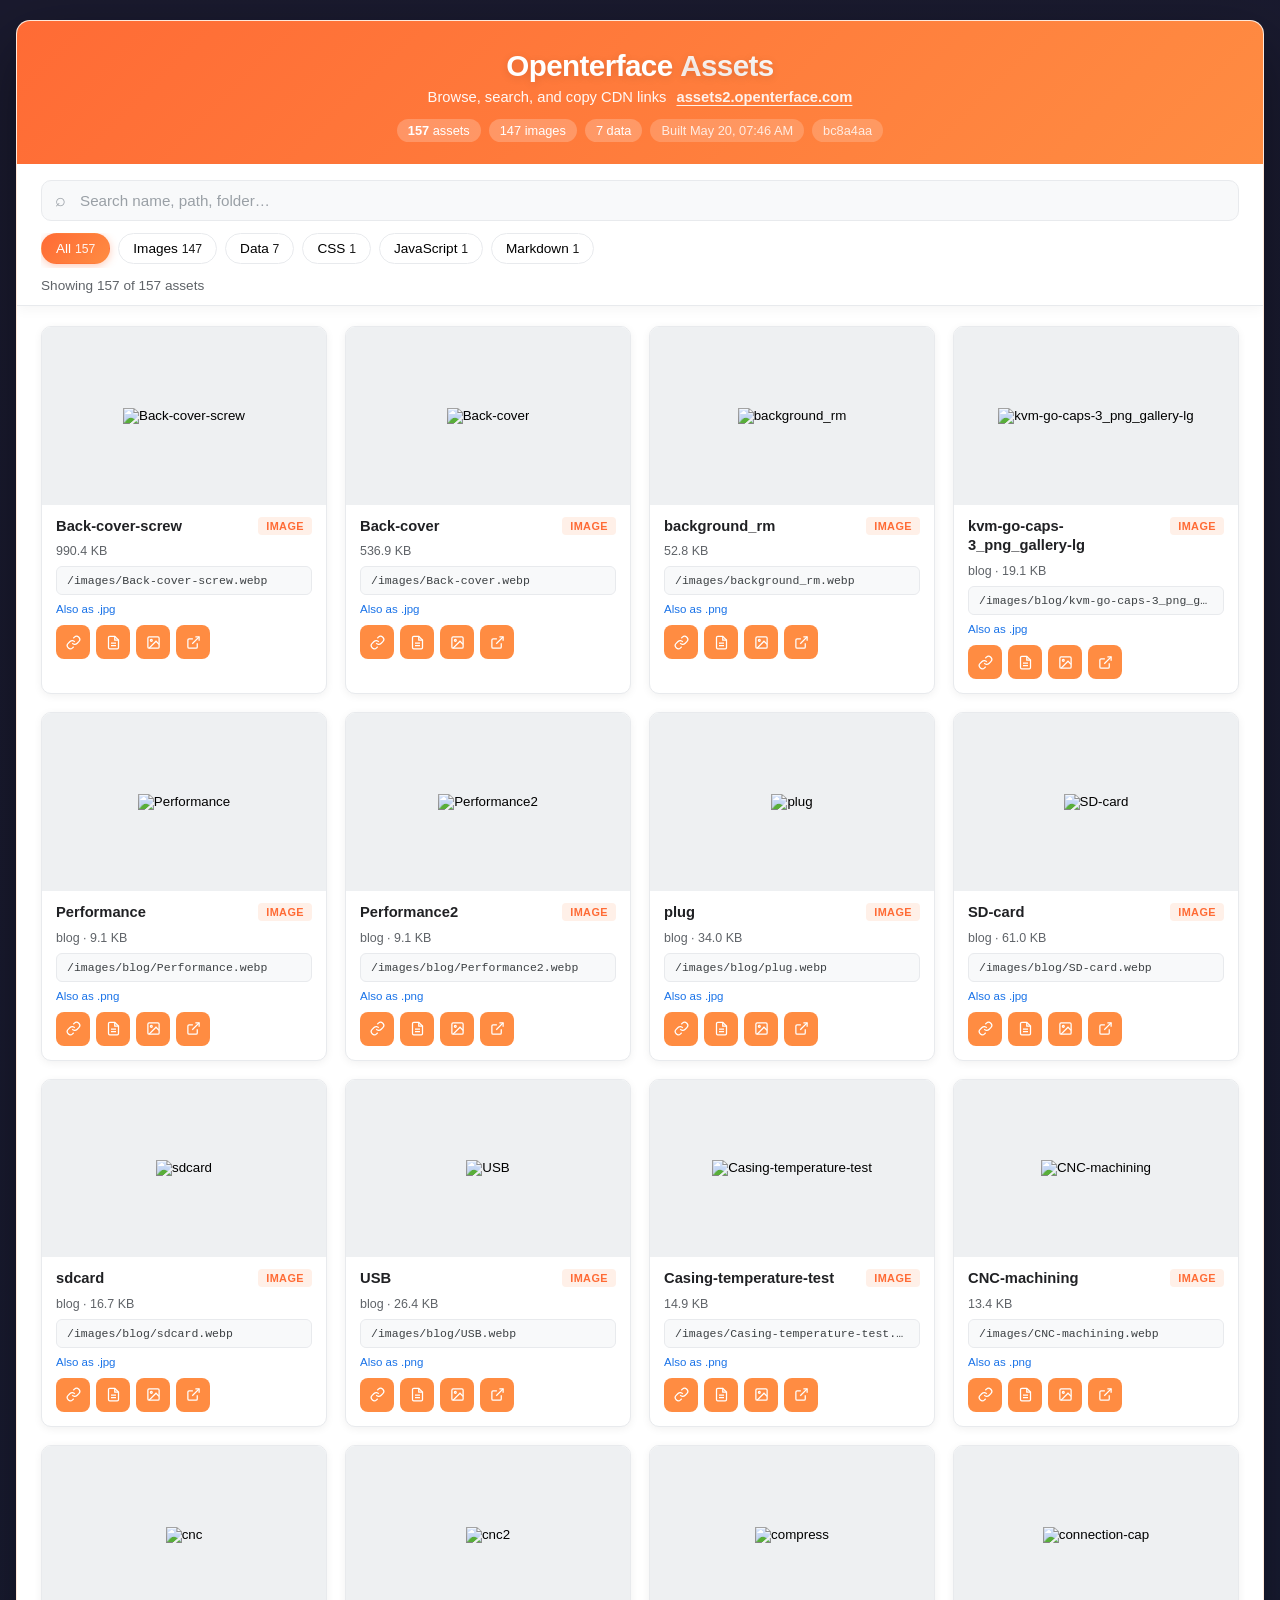
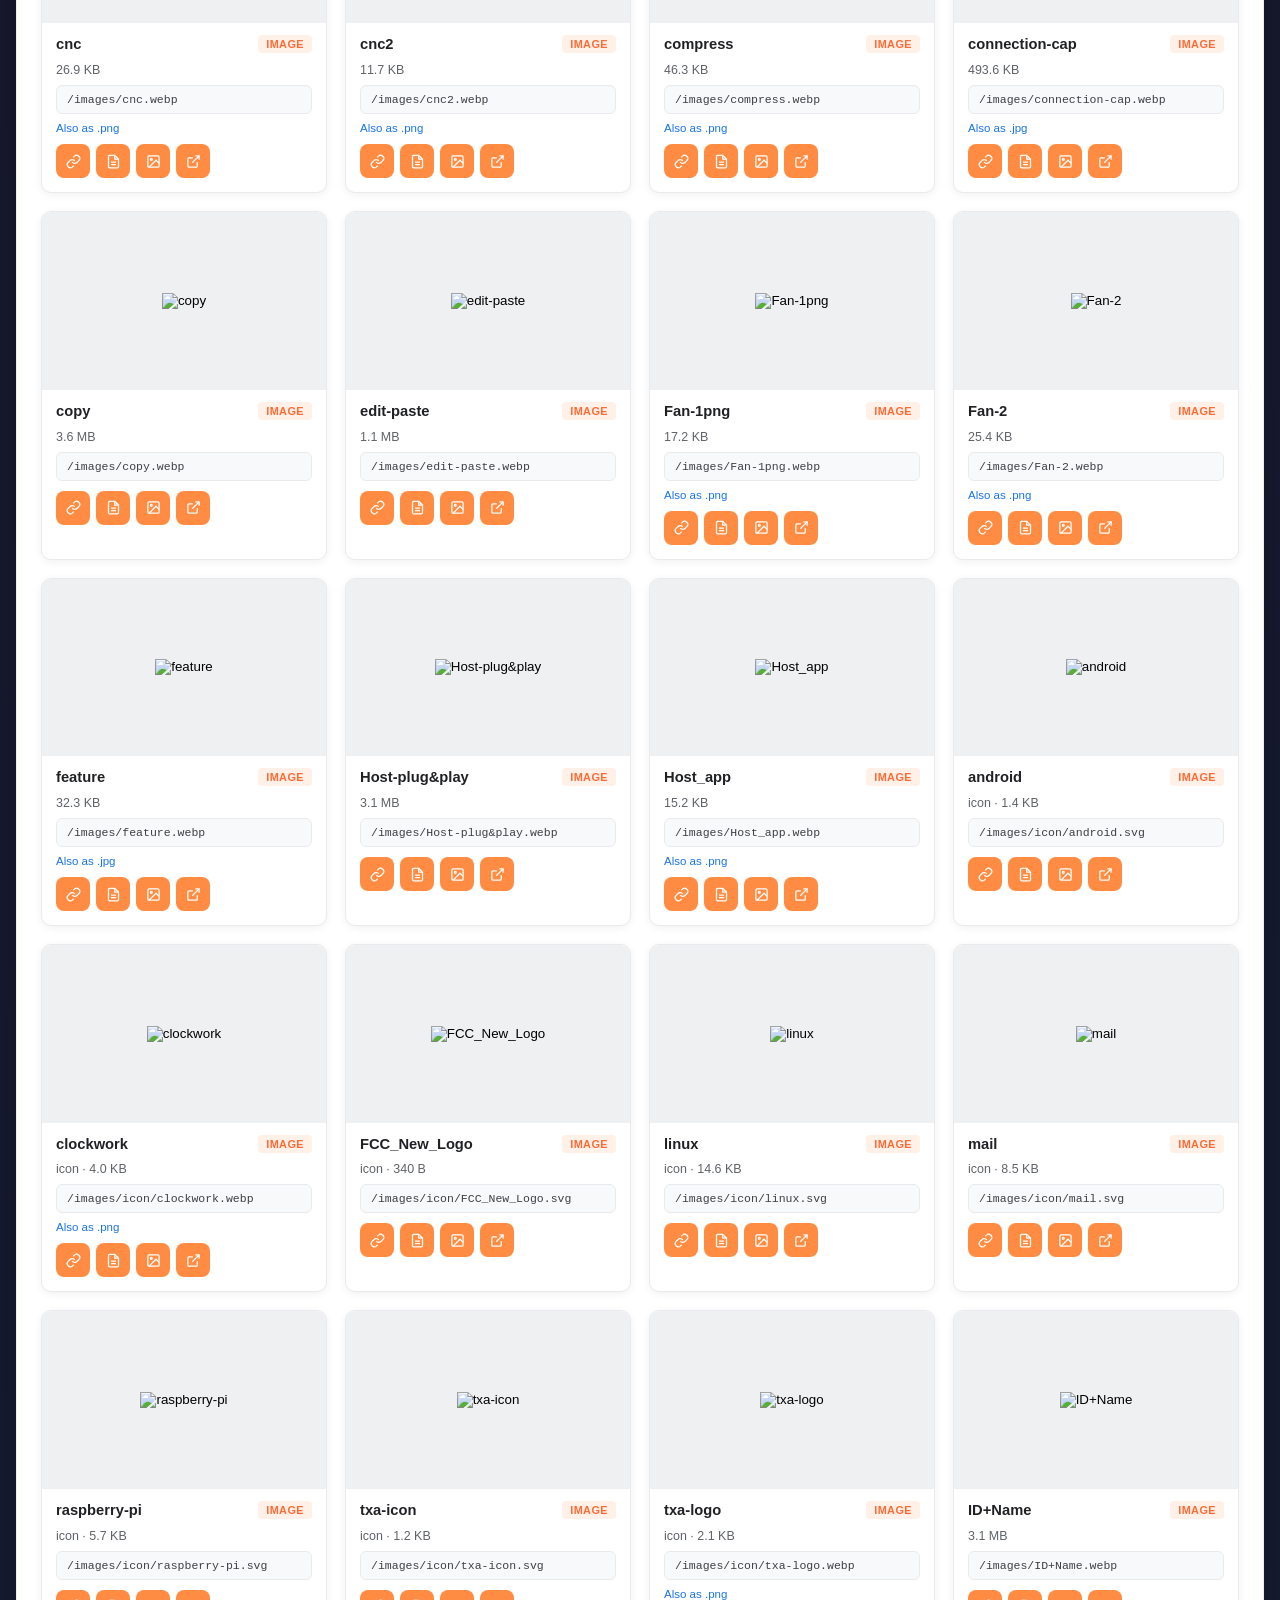
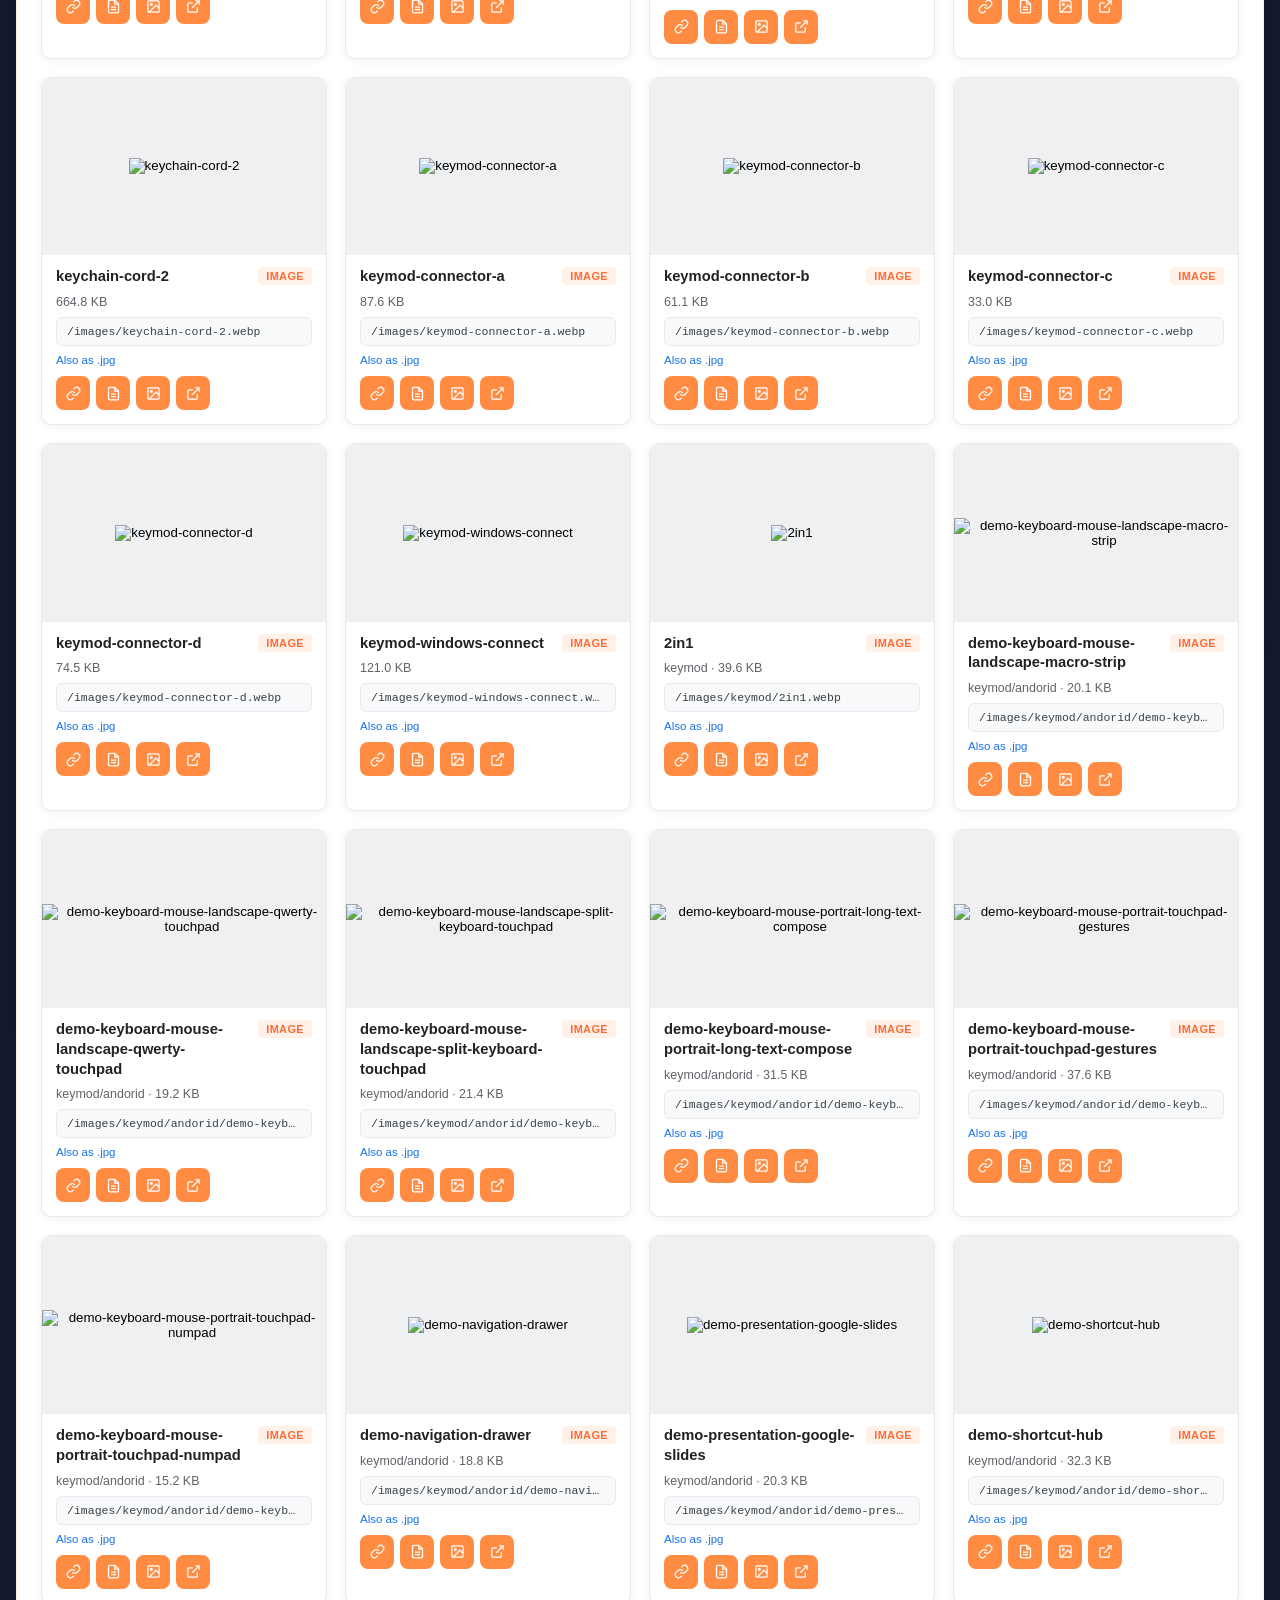
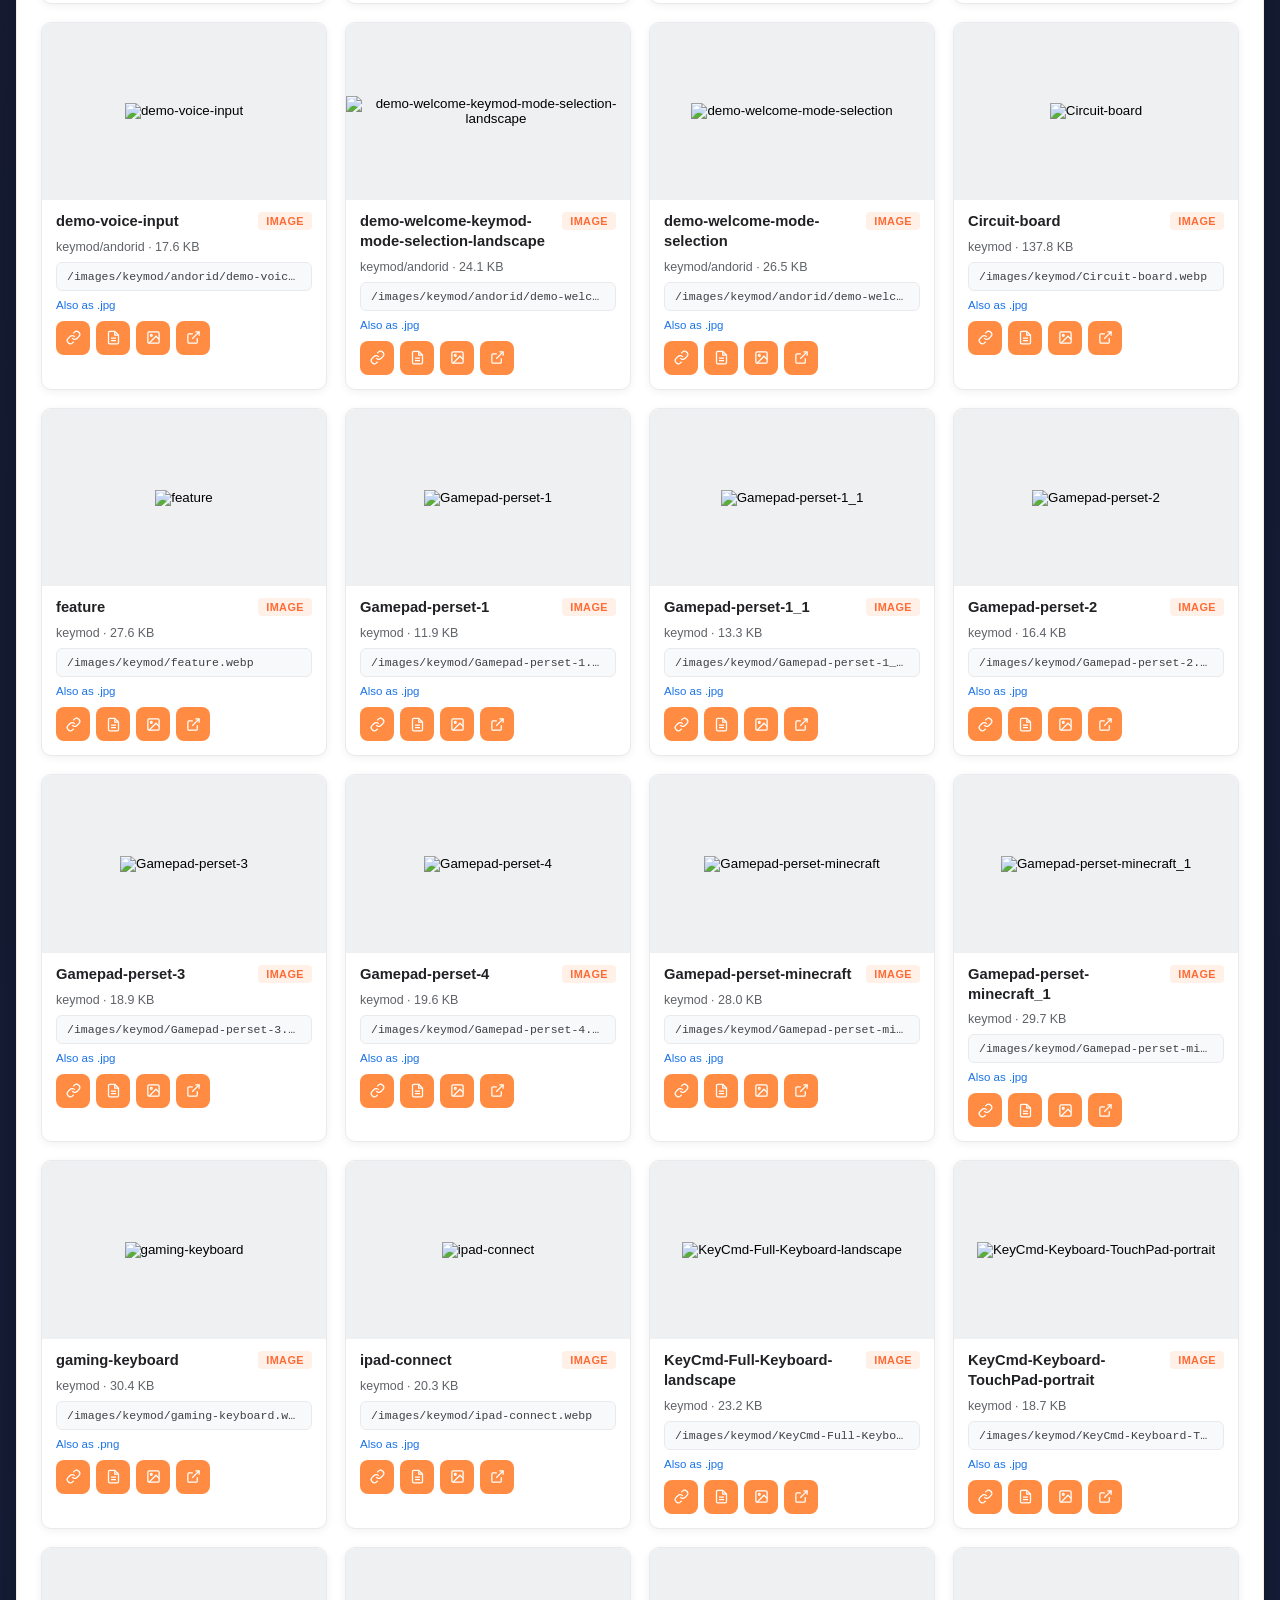
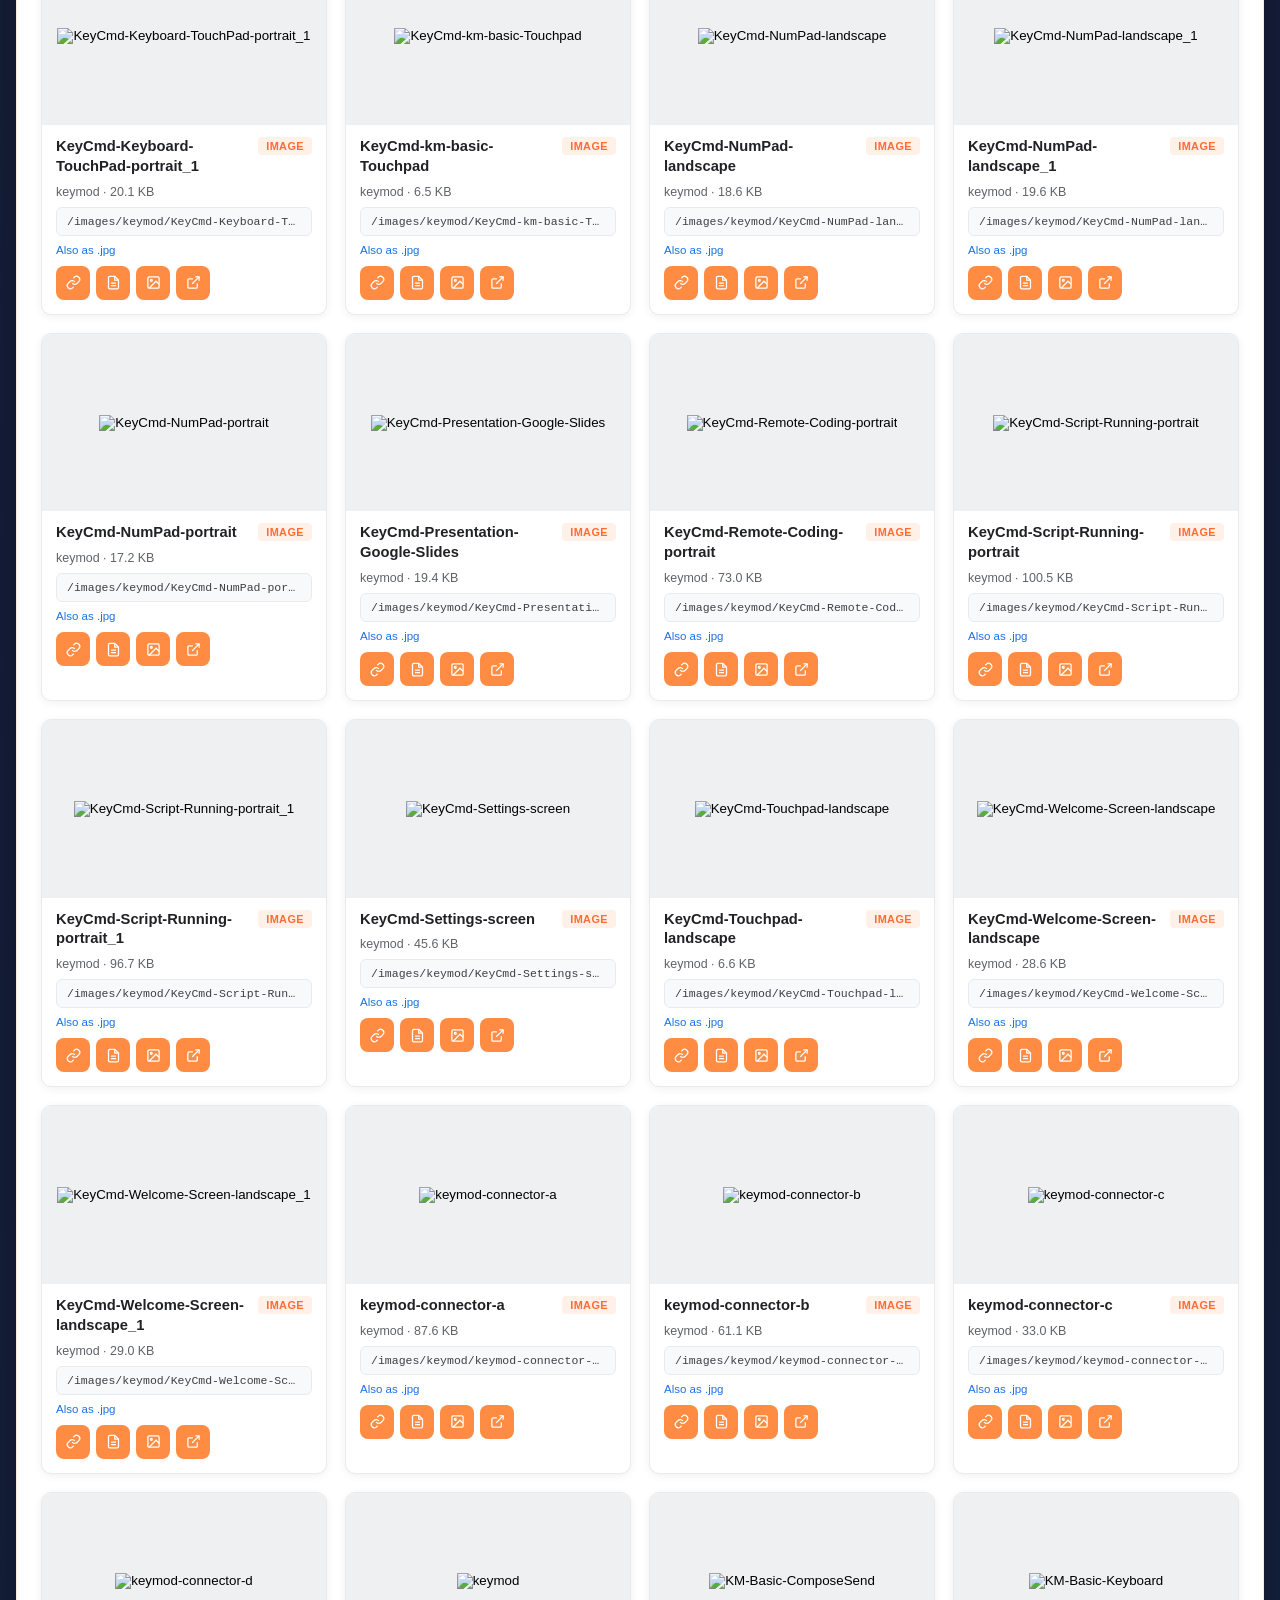
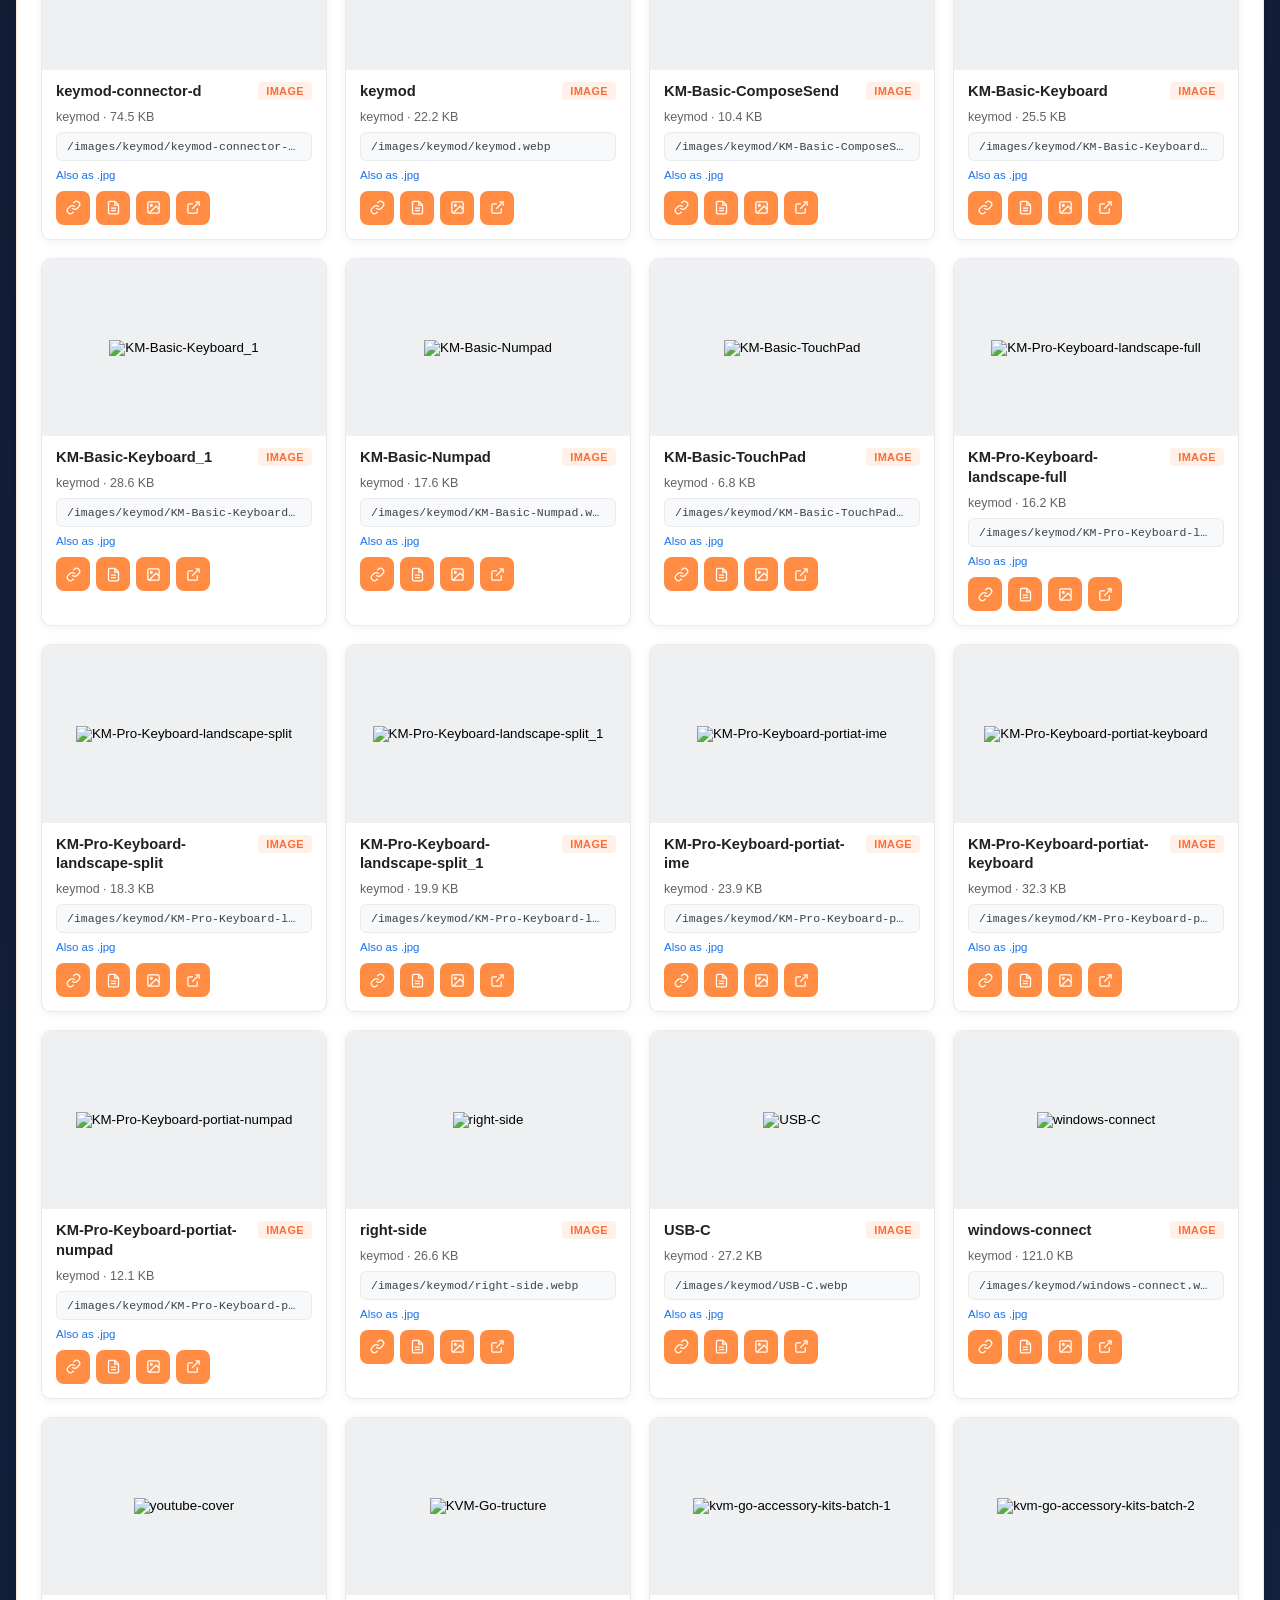
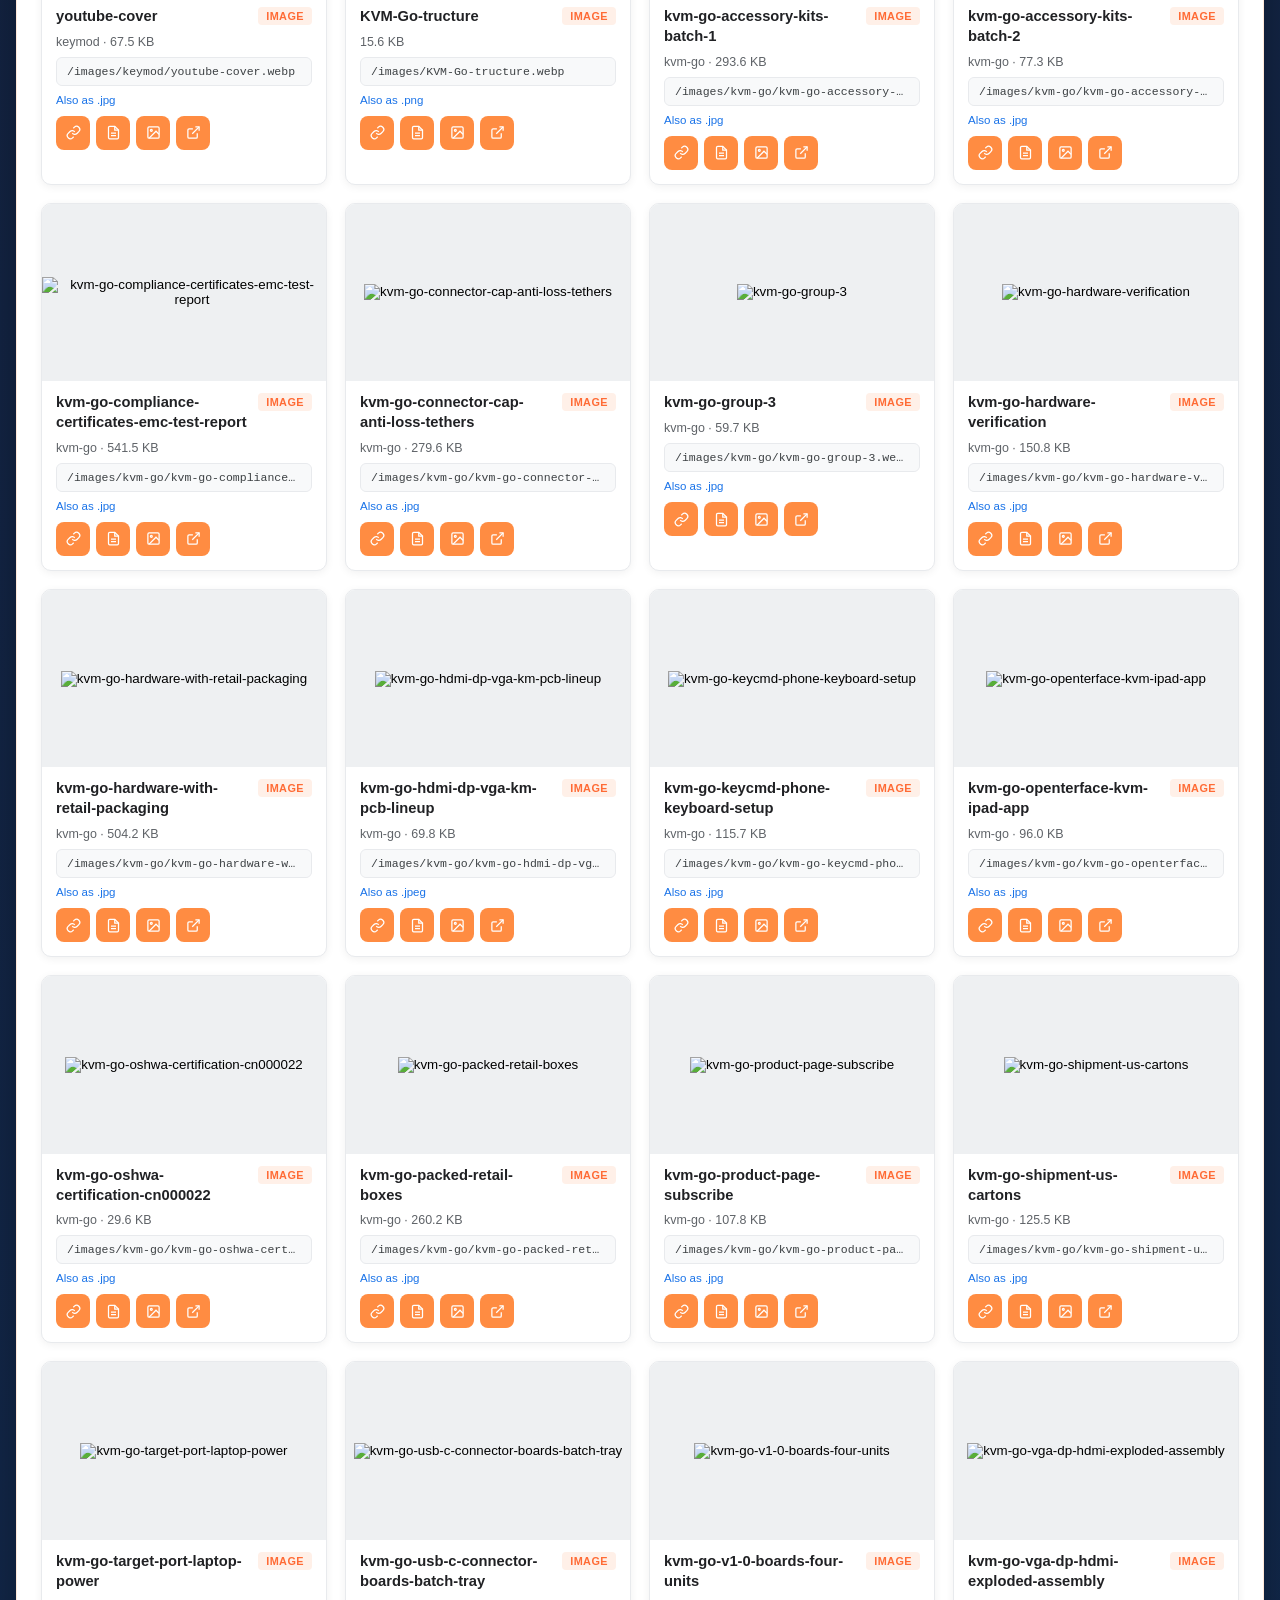
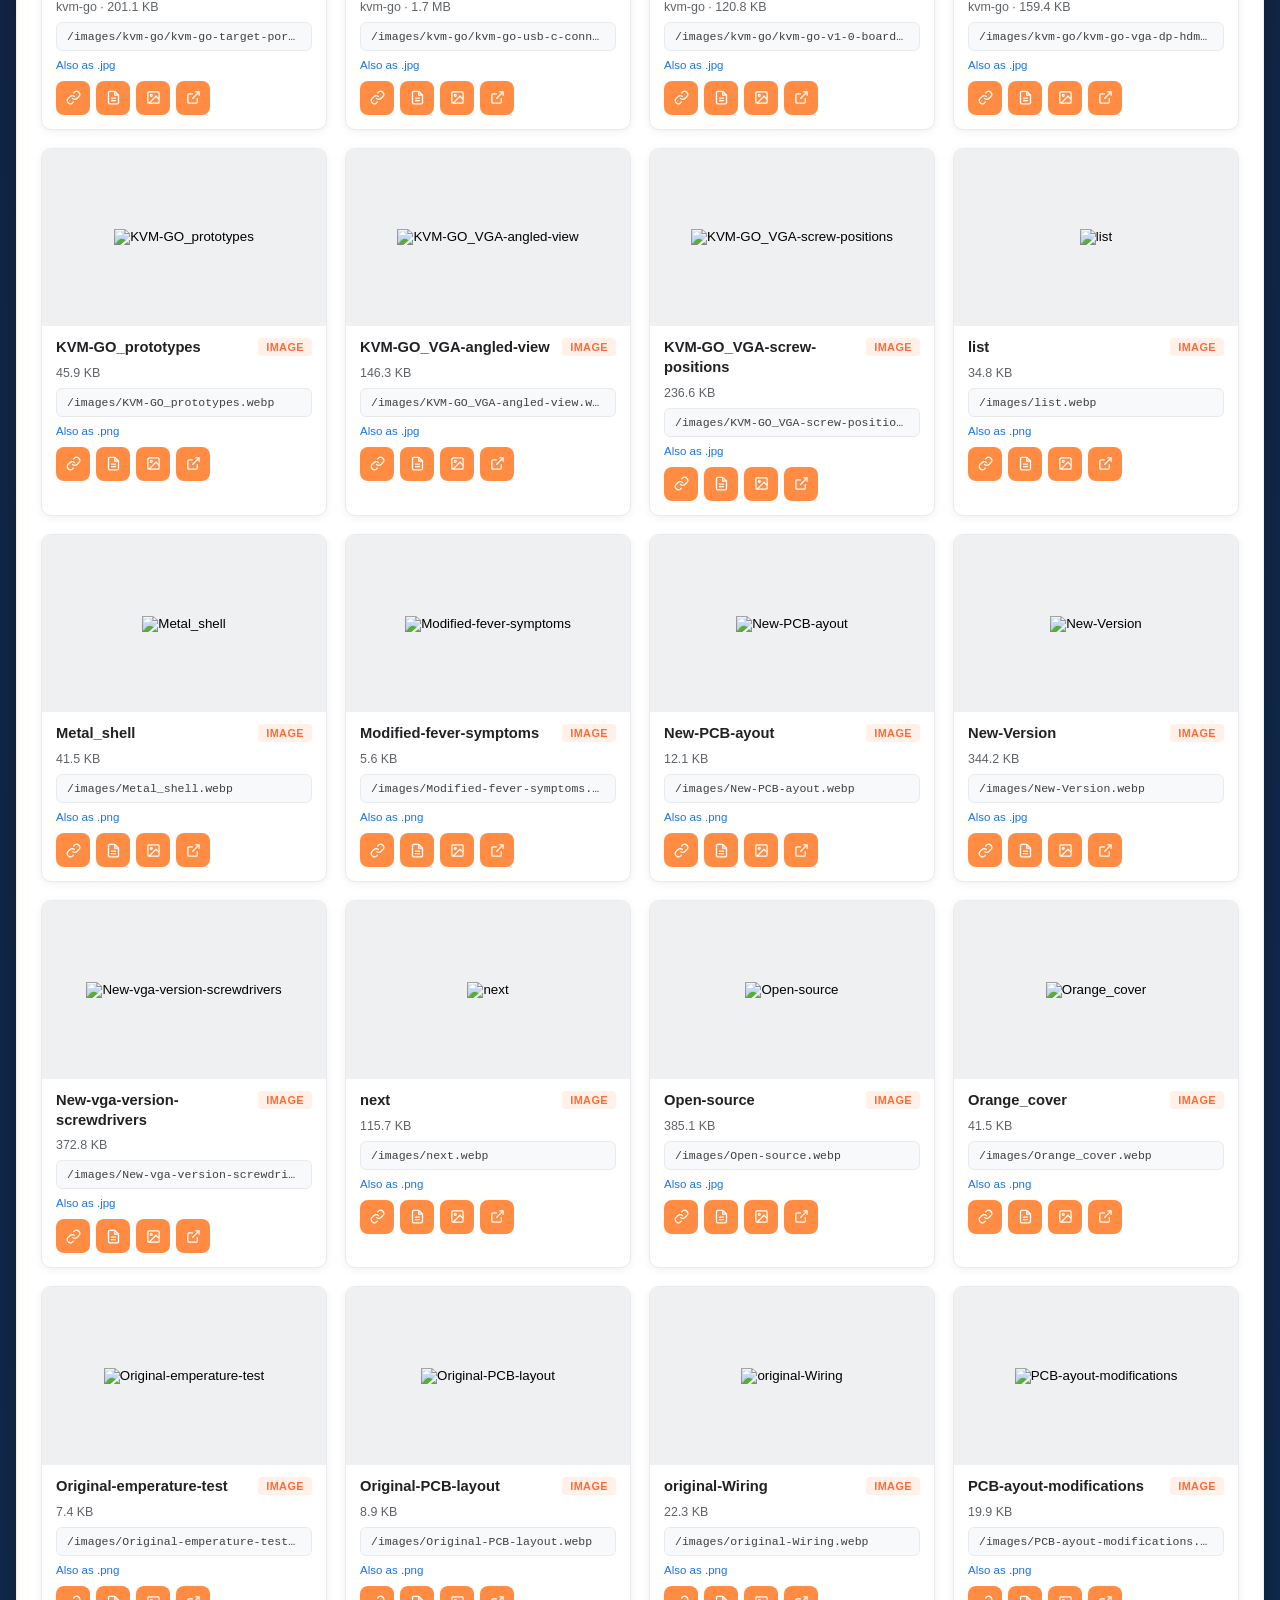
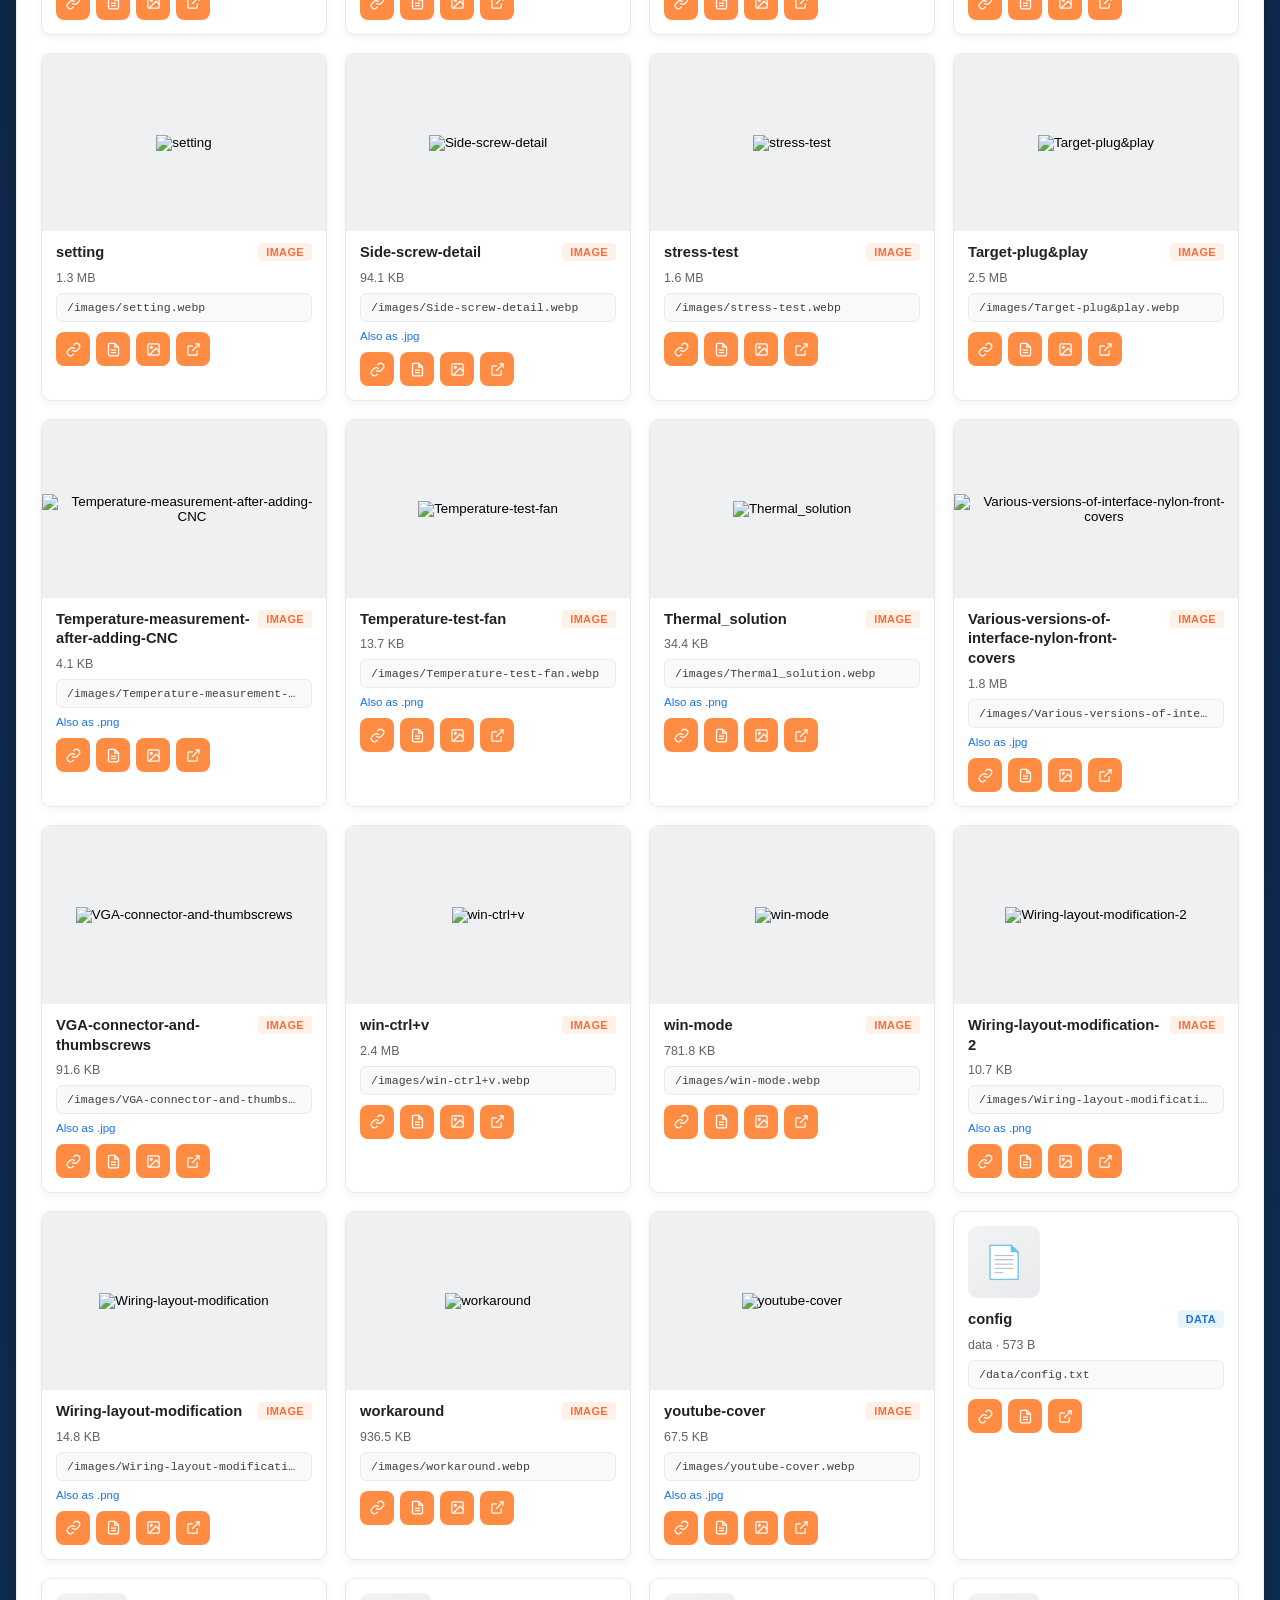
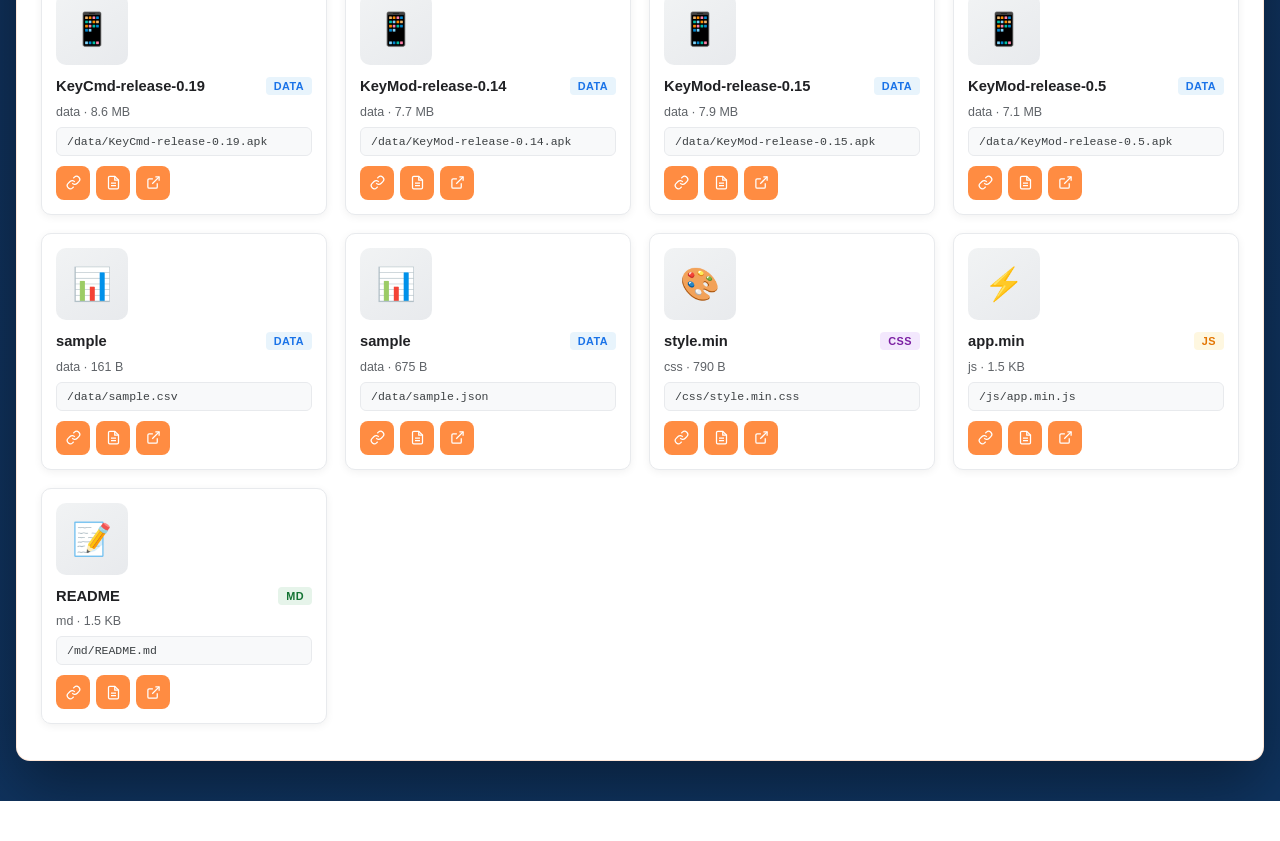
==== index.html @ 605acec0 "deploy: bc8a4aa4c4cfa3d4511e42dcf331adb5e6db4a2c" ====
<!DOCTYPE html>
<html lang="en">
<head>
    <meta charset="UTF-8">
    <meta name="viewport" content="width=device-width, initial-scale=1.0">
    <title>Openterface Assets</title>
    <meta name="description" content="Browse and search Openterface static assets">
    <link rel="stylesheet" href="styles.css">
</head>
<body>
    <div class="container">
        <header>
            <h1>Openterface <span class="accent">Assets</span></h1>
            <p class="subtitle">
                Browse, search, and copy CDN links
                <span id="domain-link" class="domain-link"></span>
            </p>
            <div id="stats-bar" class="stats-bar" aria-live="polite"></div>
        </header>

        <main>
            <div class="toolbar-sticky">
                <div class="toolbar">
                    <div class="search-wrap">
                        <span class="search-icon" aria-hidden="true">⌕</span>
                        <label for="search-input" class="sr-only">Search assets</label>
                        <input
                            type="search"
                            id="search-input"
                            class="search-input"
                            placeholder="Search name, path, folder…"
                            autocomplete="off"
                        >
                        <button type="button" id="search-clear" class="search-clear hidden" aria-label="Clear search">×</button>
                    </div>
                    <div id="category-tabs" class="category-tabs" role="tablist" aria-label="Asset categories"></div>
                </div>
                <div id="status" class="status" role="status"></div>
            </div>

            <div id="grid" class="asset-grid"></div>
            <p id="empty-state" class="empty-state hidden">No assets match your filters.</p>
        </main>
    </div>

    <button type="button" id="scroll-top" class="scroll-top hidden" aria-label="Scroll to top">↑</button>

    <div id="lightbox" class="lightbox hidden" role="dialog" aria-modal="true" aria-label="Image preview">
        <button type="button" class="lightbox-close" aria-label="Close preview">&times;</button>
        <img id="lightbox-img" src="" alt="">
        <p id="lightbox-caption" class="lightbox-caption"></p>
        <div class="lightbox-actions">
            <button type="button" id="lightbox-copy" class="lightbox-btn">Copy URL</button>
            <a id="lightbox-open" class="lightbox-btn lightbox-btn-outline" href="#" target="_blank" rel="noopener noreferrer">Open full size</a>
        </div>
    </div>

    <script src="app.js"></script>
</body>
</html>
---- styles.css ----
* {
    margin: 0;
    padding: 0;
    box-sizing: border-box;
}

:root {
    --orange: #ff6b35;
    --orange-light: #ff8c42;
    --surface: #f8f9fa;
    --border: #e8eaed;
    --text-muted: #5f6368;
    --radius: 10px;
    --shadow-card: 0 2px 8px rgba(0, 0, 0, 0.06);
    --shadow-hover: 0 8px 24px rgba(255, 107, 53, 0.12);
}

body {
    font-family: -apple-system, BlinkMacSystemFont, 'Segoe UI', Roboto, Oxygen, Ubuntu, Cantarell, sans-serif;
    background: linear-gradient(160deg, #1a1a2e 0%, #16213e 50%, #0f3460 100%);
    min-height: 100vh;
    padding: 20px 16px 40px;
    color: #333;
}

.sr-only {
    position: absolute;
    width: 1px;
    height: 1px;
    padding: 0;
    margin: -1px;
    overflow: hidden;
    clip: rect(0, 0, 0, 0);
    border: 0;
}

.container {
    max-width: 1280px;
    margin: 0 auto;
    background: #fff;
    border-radius: 14px;
    box-shadow: 0 24px 64px rgba(0, 0, 0, 0.4);
    border: 1px solid rgba(255, 140, 66, 0.2);
    overflow: hidden;
}

header {
    background: linear-gradient(135deg, var(--orange) 0%, var(--orange-light) 100%);
    color: white;
    padding: 28px 32px 22px;
    text-align: center;
}

header h1 {
    font-size: 1.85rem;
    font-weight: 700;
    letter-spacing: -0.02em;
    text-shadow: 0 2px 8px rgba(0, 0, 0, 0.12);
}

header .accent {
    font-weight: 800;
    background: linear-gradient(90deg, #fff5f0, #ffffff, #fff5f0);
    background-size: 200% 100%;
    -webkit-background-clip: text;
    -webkit-text-fill-color: transparent;
    background-clip: text;
    animation: shimmer 5s linear infinite;
}

@keyframes shimmer {
    0% { background-position: 0% 50%; }
    100% { background-position: 200% 50%; }
}

.subtitle {
    margin-top: 6px;
    opacity: 0.95;
    font-size: 0.92em;
    display: flex;
    flex-wrap: wrap;
    justify-content: center;
    align-items: center;
    gap: 6px 10px;
}

.domain-link a {
    color: #fff;
    font-weight: 600;
    text-decoration: underline;
    text-underline-offset: 3px;
    opacity: 0.95;
}

.domain-link a:hover {
    opacity: 1;
}

.stats-bar {
    margin-top: 14px;
    display: flex;
    flex-wrap: wrap;
    justify-content: center;
    gap: 8px;
    font-size: 0.8em;
}

.stat-chip {
    background: rgba(255, 255, 255, 0.22);
    padding: 4px 11px;
    border-radius: 16px;
    font-weight: 500;
}

.stat-chip.muted {
    opacity: 0.85;
    font-weight: 400;
}

main {
    padding: 0 0 28px;
}

.toolbar-sticky {
    position: sticky;
    top: 0;
    z-index: 50;
    background: rgba(255, 255, 255, 0.96);
    backdrop-filter: blur(10px);
    border-bottom: 1px solid var(--border);
    padding: 16px 24px 12px;
    box-shadow: 0 4px 12px rgba(0, 0, 0, 0.04);
}

.toolbar {
    display: flex;
    flex-direction: column;
    gap: 12px;
}

.search-wrap {
    position: relative;
    display: flex;
    align-items: center;
}

.search-icon {
    position: absolute;
    left: 14px;
    color: #9aa0a6;
    font-size: 1.1em;
    pointer-events: none;
}

.search-input {
    width: 100%;
    padding: 11px 40px 11px 38px;
    border: 1px solid var(--border);
    border-radius: var(--radius);
    font-size: 0.95em;
    background: var(--surface);
    transition: border-color 0.2s, box-shadow 0.2s, background 0.2s;
}

.search-input:focus {
    outline: none;
    border-color: var(--orange-light);
    background: #fff;
    box-shadow: 0 0 0 3px rgba(255, 140, 66, 0.2);
}

.search-input::placeholder {
    color: #9aa0a6;
}

.search-clear {
    position: absolute;
    right: 8px;
    width: 28px;
    height: 28px;
    border: none;
    border-radius: 50%;
    background: #e8eaed;
    color: #5f6368;
    font-size: 1.2rem;
    line-height: 1;
    cursor: pointer;
    transition: background 0.2s;
}

.search-clear:hover {
    background: #dadce0;
}

.search-clear.hidden {
    display: none;
}

.category-tabs {
    display: flex;
    gap: 8px;
    overflow-x: auto;
    padding-bottom: 4px;
    scrollbar-width: thin;
    -webkit-overflow-scrolling: touch;
}

.category-tabs::-webkit-scrollbar {
    height: 4px;
}

.tab-btn {
    flex-shrink: 0;
    padding: 7px 14px;
    border: 1px solid var(--border);
    border-radius: 20px;
    background: #fff;
    font-size: 0.85em;
    cursor: pointer;
    transition: all 0.2s;
    white-space: nowrap;
}

.tab-btn:hover {
    border-color: var(--orange-light);
    background: #fff8f4;
}

.tab-btn.active {
    background: linear-gradient(135deg, var(--orange), var(--orange-light));
    color: white;
    border-color: transparent;
    box-shadow: 0 2px 8px rgba(255, 107, 53, 0.35);
}

.tab-btn .count {
    opacity: 0.9;
    font-size: 0.9em;
}

.status {
    margin-top: 10px;
    color: var(--text-muted);
    font-size: 0.85em;
    font-weight: 500;
}

.status.error {
    color: #c0392b;
}

.asset-grid {
    display: grid;
    grid-template-columns: repeat(auto-fill, minmax(260px, 1fr));
    gap: 18px;
    padding: 20px 24px 8px;
}

.asset-grid.hidden {
    display: none;
}

.asset-card {
    display: flex;
    flex-direction: column;
    background: #fff;
    border: 1px solid var(--border);
    border-radius: var(--radius);
    overflow: hidden;
    box-shadow: var(--shadow-card);
    transition: transform 0.2s, box-shadow 0.2s, border-color 0.2s;
}

.asset-card:hover {
    transform: translateY(-2px);
    box-shadow: var(--shadow-hover);
    border-color: rgba(255, 140, 66, 0.4);
}

.asset-card.hidden {
    display: none;
}

.asset-card-image .thumb-wrap {
    display: block;
    width: 100%;
    aspect-ratio: 16 / 10;
    border: none;
    padding: 0;
    cursor: pointer;
    background: #eef0f2;
    overflow: hidden;
}

.asset-card-image .thumb {
    width: 100%;
    height: 100%;
    object-fit: cover;
    transition: transform 0.25s;
}

.asset-card-image:hover .thumb {
    transform: scale(1.03);
}

.card-media-row {
    display: flex;
    align-items: stretch;
    gap: 0;
}

.asset-card-file .card-media-row {
    padding: 14px 14px 0;
}

.file-icon {
    width: 72px;
    height: 72px;
    min-width: 72px;
    display: flex;
    align-items: center;
    justify-content: center;
    background: linear-gradient(145deg, #f1f3f4, #e8eaed);
    border-radius: var(--radius);
    font-size: 2rem;
}

.card-body {
    padding: 12px 14px 14px;
    display: flex;
    flex-direction: column;
    gap: 8px;
    flex: 1;
    min-width: 0;
}

.card-header-row {
    display: flex;
    align-items: flex-start;
    justify-content: space-between;
    gap: 8px;
}

.card-name {
    font-weight: 600;
    color: #202124;
    font-size: 0.92em;
    line-height: 1.35;
    word-break: break-word;
}

.category-badge {
    flex-shrink: 0;
    font-size: 0.68em;
    font-weight: 600;
    text-transform: uppercase;
    letter-spacing: 0.04em;
    padding: 3px 8px;
    border-radius: 4px;
    background: #fff0e8;
    color: var(--orange);
}

.category-badge[data-cat="data"] { background: #e8f4fc; color: #1a73e8; }
.category-badge[data-cat="css"] { background: #f3e8fd; color: #7b1fa2; }
.category-badge[data-cat="js"] { background: #fef7e0; color: #e37400; }
.category-badge[data-cat="md"] { background: #e6f4ea; color: #137333; }

.card-meta {
    font-size: 0.78em;
    color: var(--text-muted);
}

.card-path {
    display: block;
    padding: 7px 10px;
    background: var(--surface);
    border: 1px solid var(--border);
    border-radius: 6px;
    font-family: ui-monospace, 'SF Mono', Monaco, monospace;
    font-size: 0.72em;
    color: #3c4043;
    white-space: nowrap;
    overflow: hidden;
    text-overflow: ellipsis;
}

.alt-chip {
    font-size: 0.72em;
}

.alt-chip a {
    color: #1a73e8;
    text-decoration: none;
}

.alt-chip a:hover {
    text-decoration: underline;
}

.card-actions {
    display: flex;
    align-items: center;
    gap: 6px;
    margin-top: 2px;
}

.icon-btn {
    flex-shrink: 0;
    width: 34px;
    height: 34px;
    padding: 7px;
    background: var(--orange-light);
    color: white;
    border: none;
    border-radius: 8px;
    cursor: pointer;
    display: flex;
    align-items: center;
    justify-content: center;
    transition: background 0.2s, transform 0.15s;
}

.icon-btn:hover {
    background: var(--orange);
    transform: scale(1.06);
}

.icon-btn.copied {
    background: #34a853;
}

.icon-btn svg {
    width: 15px;
    height: 15px;
}

.empty-state {
    text-align: center;
    padding: 56px 24px;
    color: #9aa0a6;
    font-size: 1em;
}

.empty-state.hidden {
    display: none;
}

.scroll-top {
    position: fixed;
    bottom: 24px;
    right: 24px;
    width: 44px;
    height: 44px;
    border: none;
    border-radius: 50%;
    background: linear-gradient(135deg, var(--orange), var(--orange-light));
    color: white;
    font-size: 1.2rem;
    cursor: pointer;
    box-shadow: 0 4px 16px rgba(255, 107, 53, 0.45);
    z-index: 60;
    transition: opacity 0.2s, transform 0.2s;
}

.scroll-top:hover {
    transform: scale(1.08);
}

.scroll-top.hidden {
    opacity: 0;
    pointer-events: none;
}

/* Lightbox */
.lightbox {
    position: fixed;
    inset: 0;
    z-index: 1000;
    background: rgba(15, 20, 30, 0.92);
    display: flex;
    flex-direction: column;
    align-items: center;
    justify-content: center;
    padding: 48px 24px 24px;
}

.lightbox.hidden {
    display: none;
}

.lightbox img {
    max-width: min(95vw, 1100px);
    max-height: 72vh;
    object-fit: contain;
    border-radius: 6px;
    box-shadow: 0 16px 48px rgba(0, 0, 0, 0.5);
}

.lightbox-caption {
    margin-top: 14px;
    color: rgba(255, 255, 255, 0.9);
    font-size: 0.95em;
    max-width: 90vw;
    text-align: center;
    word-break: break-word;
}

.lightbox-close {
    position: absolute;
    top: 16px;
    right: 20px;
    background: rgba(255, 255, 255, 0.12);
    border: none;
    color: white;
    width: 40px;
    height: 40px;
    border-radius: 50%;
    font-size: 1.6rem;
    cursor: pointer;
    line-height: 1;
    transition: background 0.2s;
}

.lightbox-close:hover {
    background: rgba(255, 255, 255, 0.22);
}

.lightbox-actions {
    margin-top: 18px;
    display: flex;
    gap: 12px;
    flex-wrap: wrap;
    justify-content: center;
}

.lightbox-btn {
    padding: 10px 20px;
    border: none;
    border-radius: 8px;
    background: var(--orange-light);
    color: white;
    font-size: 0.9em;
    font-weight: 600;
    cursor: pointer;
    text-decoration: none;
    transition: background 0.2s;
}

.lightbox-btn:hover {
    background: var(--orange);
}

.lightbox-btn-outline {
    background: transparent;
    border: 2px solid rgba(255, 255, 255, 0.5);
}

.lightbox-btn-outline:hover {
    background: rgba(255, 255, 255, 0.1);
    border-color: white;
}

.lightbox-btn.copied {
    background: #34a853;
}

@media (max-width: 600px) {
    header {
        padding: 22px 18px 18px;
    }

    .toolbar-sticky {
        padding: 12px 16px 10px;
    }

    .asset-grid {
        grid-template-columns: 1fr;
        padding: 16px;
    }
}

@media (min-width: 900px) {
    .asset-grid {
        grid-template-columns: repeat(auto-fill, minmax(280px, 1fr));
    }
}
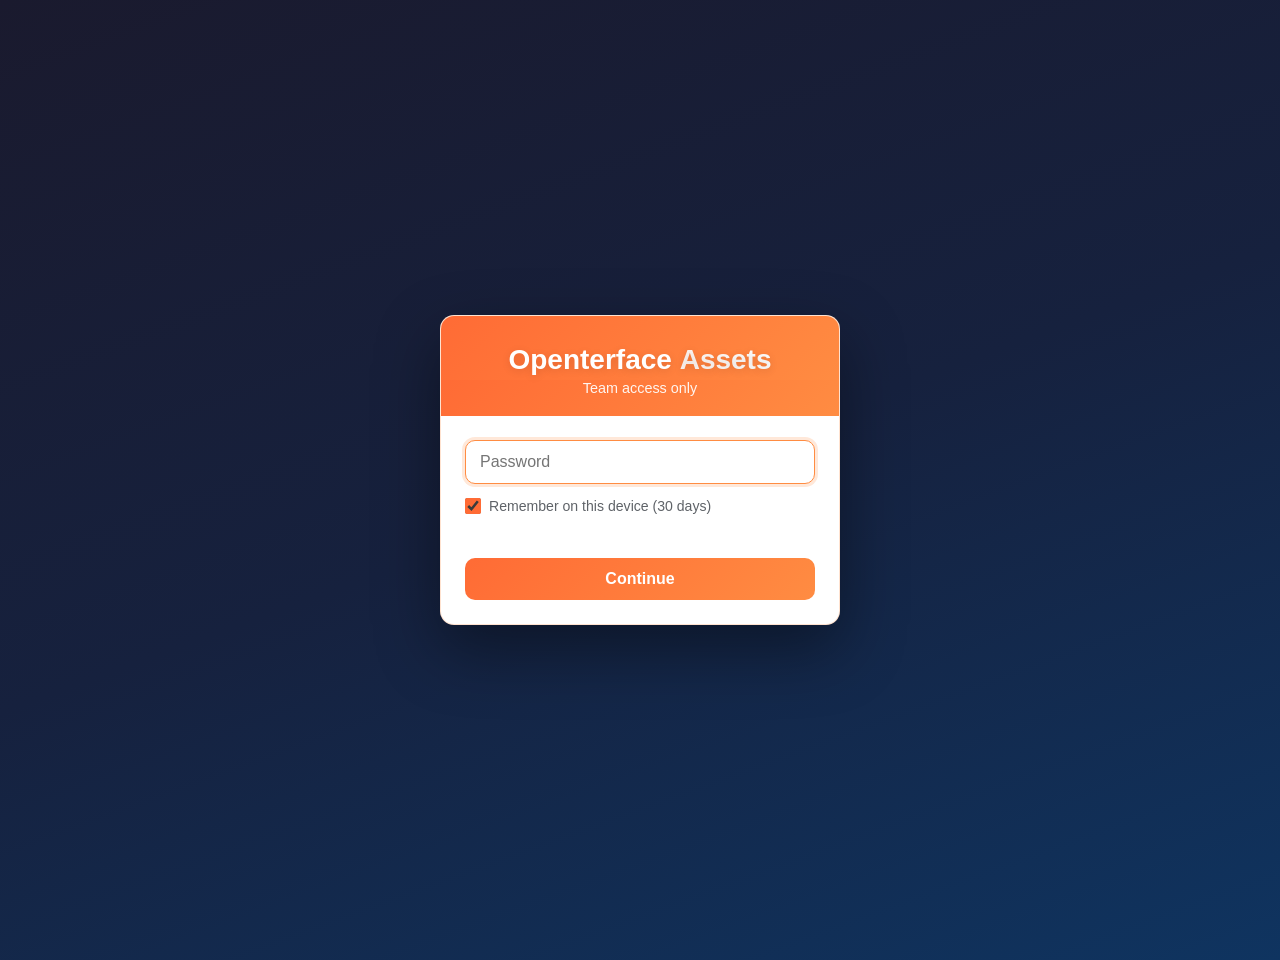
==== commit 1b7476be: "deploy: 18c725c92e00a267f26d9a3c65f618a79879f795" ====
--- a/index.html
+++ b/index.html
@@ -5,56 +5,85 @@
     <meta name="viewport" content="width=device-width, initial-scale=1.0">
     <title>Openterface Assets</title>
     <meta name="description" content="Browse and search Openterface static assets">
+    <meta name="robots" content="noindex, nofollow">
     <link rel="stylesheet" href="styles.css">
 </head>
 <body>
-    <div class="container">
-        <header>
-            <h1>Openterface <span class="accent">Assets</span></h1>
-            <p class="subtitle">
-                Browse, search, and copy CDN links
-                <span id="domain-link" class="domain-link"></span>
-            </p>
-            <div id="stats-bar" class="stats-bar" aria-live="polite"></div>
-        </header>
-
-        <main>
-            <div class="toolbar-sticky">
-                <div class="toolbar">
-                    <div class="search-wrap">
-                        <span class="search-icon" aria-hidden="true">⌕</span>
-                        <label for="search-input" class="sr-only">Search assets</label>
-                        <input
-                            type="search"
-                            id="search-input"
-                            class="search-input"
-                            placeholder="Search name, path, folder…"
-                            autocomplete="off"
-                        >
-                        <button type="button" id="search-clear" class="search-clear hidden" aria-label="Clear search">×</button>
-                    </div>
-                    <div id="category-tabs" class="category-tabs" role="tablist" aria-label="Asset categories"></div>
-                </div>
-                <div id="status" class="status" role="status"></div>
-            </div>
-
-            <div id="grid" class="asset-grid"></div>
-            <p id="empty-state" class="empty-state hidden">No assets match your filters.</p>
-        </main>
-    </div>
-
-    <button type="button" id="scroll-top" class="scroll-top hidden" aria-label="Scroll to top">↑</button>
-
-    <div id="lightbox" class="lightbox hidden" role="dialog" aria-modal="true" aria-label="Image preview">
-        <button type="button" class="lightbox-close" aria-label="Close preview">&times;</button>
-        <img id="lightbox-img" src="" alt="">
-        <p id="lightbox-caption" class="lightbox-caption"></p>
-        <div class="lightbox-actions">
-            <button type="button" id="lightbox-copy" class="lightbox-btn">Copy URL</button>
-            <a id="lightbox-open" class="lightbox-btn lightbox-btn-outline" href="#" target="_blank" rel="noopener noreferrer">Open full size</a>
+    <div id="gate" class="gate" role="dialog" aria-modal="true" aria-labelledby="gate-title">
+        <div class="gate-panel">
+            <h1 id="gate-title" class="gate-title">Openterface <span class="accent">Assets</span></h1>
+            <p class="gate-subtitle">Team access only</p>
+            <form id="gate-form" class="gate-form">
+                <label for="gate-password" class="sr-only">Password</label>
+                <input
+                    type="password"
+                    id="gate-password"
+                    class="gate-input"
+                    placeholder="Password"
+                    autocomplete="current-password"
+                    required
+                >
+                <label class="gate-remember-label">
+                    <input type="checkbox" id="gate-remember" checked>
+                    Remember on this device (30 days)
+                </label>
+                <p id="gate-error" class="gate-error" role="alert"></p>
+                <button type="submit" class="gate-submit">Continue</button>
+            </form>
         </div>
     </div>
 
+    <div id="app-root" class="hidden" aria-hidden="true">
+        <div class="container">
+            <header>
+                <h1>Openterface <span class="accent">Assets</span></h1>
+                <p class="subtitle">
+                    Browse, search, and copy CDN links
+                    <span id="domain-link" class="domain-link"></span>
+                </p>
+                <div id="stats-bar" class="stats-bar" aria-live="polite"></div>
+                <button type="button" id="logout-btn" class="logout-btn">Log out</button>
+            </header>
+
+            <main>
+                <div class="toolbar-sticky">
+                    <div class="toolbar">
+                        <div class="search-wrap">
+                            <span class="search-icon" aria-hidden="true">⌕</span>
+                            <label for="search-input" class="sr-only">Search assets</label>
+                            <input
+                                type="search"
+                                id="search-input"
+                                class="search-input"
+                                placeholder="Search name, path, folder…"
+                                autocomplete="off"
+                            >
+                            <button type="button" id="search-clear" class="search-clear hidden" aria-label="Clear search">×</button>
+                        </div>
+                        <div id="category-tabs" class="category-tabs" role="tablist" aria-label="Asset categories"></div>
+                    </div>
+                    <div id="status" class="status" role="status"></div>
+                </div>
+
+                <div id="grid" class="asset-grid"></div>
+                <p id="empty-state" class="empty-state hidden">No assets match your filters.</p>
+            </main>
+        </div>
+
+        <button type="button" id="scroll-top" class="scroll-top hidden" aria-label="Scroll to top">↑</button>
+
+        <div id="lightbox" class="lightbox hidden" role="dialog" aria-modal="true" aria-label="Image preview">
+            <button type="button" class="lightbox-close" aria-label="Close preview">&times;</button>
+            <img id="lightbox-img" src="" alt="">
+            <p id="lightbox-caption" class="lightbox-caption"></p>
+            <div class="lightbox-actions">
+                <button type="button" id="lightbox-copy" class="lightbox-btn">Copy URL</button>
+                <a id="lightbox-open" class="lightbox-btn lightbox-btn-outline" href="#" target="_blank" rel="noopener noreferrer">Open full size</a>
+            </div>
+        </div>
+    </div>
+
+    <script src="gate.js"></script>
     <script src="app.js"></script>
 </body>
 </html>
--- a/styles.css
+++ b/styles.css
@@ -23,6 +23,10 @@
     color: #333;
 }
 
+.hidden {
+    display: none !important;
+}
+
 .sr-only {
     position: absolute;
     width: 1px;
@@ -32,6 +36,136 @@
     overflow: hidden;
     clip: rect(0, 0, 0, 0);
     border: 0;
+}
+
+/* Password gate */
+.gate {
+    min-height: 100vh;
+    display: flex;
+    align-items: center;
+    justify-content: center;
+    padding: 24px 16px;
+}
+
+.gate.hidden {
+    display: none !important;
+}
+
+.gate-panel {
+    width: 100%;
+    max-width: 400px;
+    background: #fff;
+    border-radius: 14px;
+    box-shadow: 0 24px 64px rgba(0, 0, 0, 0.4);
+    border: 1px solid rgba(255, 140, 66, 0.25);
+    overflow: hidden;
+    text-align: center;
+}
+
+.gate-title {
+    font-size: 1.75rem;
+    font-weight: 700;
+    color: white;
+    padding: 28px 24px 8px;
+    background: linear-gradient(135deg, var(--orange) 0%, var(--orange-light) 100%);
+    text-shadow: 0 2px 8px rgba(0, 0, 0, 0.12);
+}
+
+.gate-title .accent {
+    font-weight: 800;
+    background: linear-gradient(90deg, #fff5f0, #ffffff, #fff5f0);
+    background-size: 200% 100%;
+    -webkit-background-clip: text;
+    -webkit-text-fill-color: transparent;
+    background-clip: text;
+    animation: shimmer 5s linear infinite;
+}
+
+.gate-subtitle {
+    padding: 0 24px 20px;
+    margin-top: -4px;
+    background: linear-gradient(135deg, var(--orange) 0%, var(--orange-light) 100%);
+    color: rgba(255, 255, 255, 0.92);
+    font-size: 0.9em;
+}
+
+.gate-form {
+    padding: 24px;
+    display: flex;
+    flex-direction: column;
+    gap: 14px;
+    text-align: left;
+}
+
+.gate-input {
+    width: 100%;
+    padding: 12px 14px;
+    border: 1px solid var(--border);
+    border-radius: var(--radius);
+    font-size: 1em;
+    background: var(--surface);
+}
+
+.gate-input:focus {
+    outline: none;
+    border-color: var(--orange-light);
+    box-shadow: 0 0 0 3px rgba(255, 140, 66, 0.2);
+    background: #fff;
+}
+
+.gate-remember-label {
+    display: flex;
+    align-items: center;
+    gap: 8px;
+    font-size: 0.88em;
+    color: var(--text-muted);
+    cursor: pointer;
+}
+
+.gate-remember-label input {
+    width: 16px;
+    height: 16px;
+    accent-color: var(--orange);
+}
+
+.gate-error {
+    min-height: 1.2em;
+    font-size: 0.85em;
+    color: #c0392b;
+}
+
+.gate-submit {
+    width: 100%;
+    padding: 12px;
+    border: none;
+    border-radius: var(--radius);
+    background: linear-gradient(135deg, var(--orange), var(--orange-light));
+    color: white;
+    font-size: 1em;
+    font-weight: 600;
+    cursor: pointer;
+    transition: transform 0.15s, box-shadow 0.2s;
+}
+
+.gate-submit:hover {
+    transform: translateY(-1px);
+    box-shadow: 0 4px 14px rgba(255, 107, 53, 0.4);
+}
+
+.logout-btn {
+    margin-top: 12px;
+    padding: 6px 14px;
+    border: 1px solid rgba(255, 255, 255, 0.5);
+    border-radius: 16px;
+    background: rgba(255, 255, 255, 0.15);
+    color: white;
+    font-size: 0.8em;
+    cursor: pointer;
+    transition: background 0.2s;
+}
+
+.logout-btn:hover {
+    background: rgba(255, 255, 255, 0.28);
 }
 
 .container {
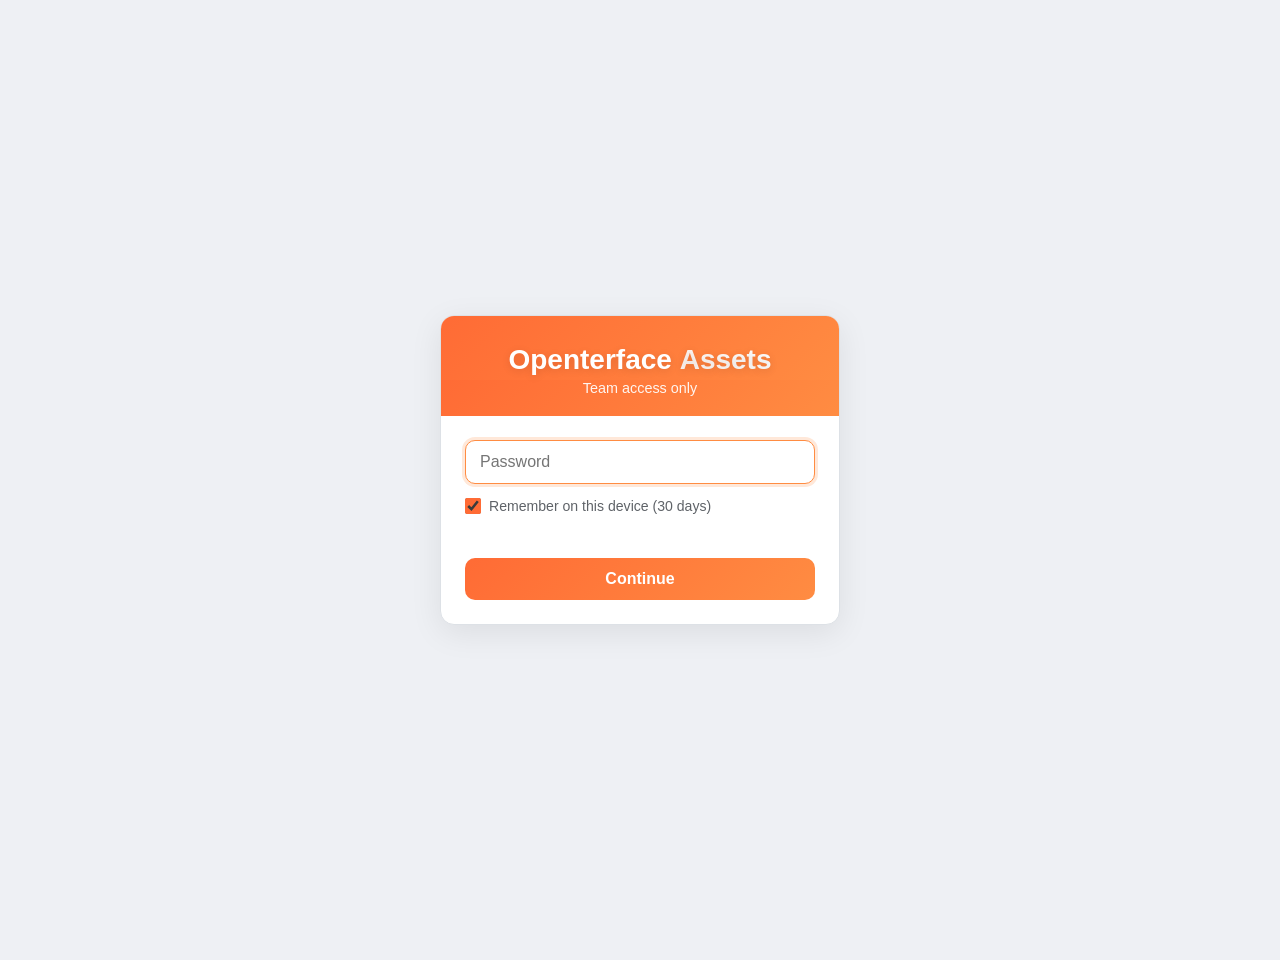
==== commit 7826e8bb: "deploy: b61fdeb435c0b4cce510cf09d9c2612be208f963" ====
--- a/index.html
+++ b/index.html
@@ -35,14 +35,14 @@
 
     <div id="app-root" class="hidden" aria-hidden="true">
         <div class="container">
-            <header>
+            <header class="app-header">
+                <button type="button" id="logout-btn" class="logout-btn">Log out</button>
                 <h1>Openterface <span class="accent">Assets</span></h1>
                 <p class="subtitle">
                     Browse, search, and copy CDN links
                     <span id="domain-link" class="domain-link"></span>
                 </p>
                 <div id="stats-bar" class="stats-bar" aria-live="polite"></div>
-                <button type="button" id="logout-btn" class="logout-btn">Log out</button>
             </header>
 
             <main>
@@ -60,9 +60,23 @@
                             >
                             <button type="button" id="search-clear" class="search-clear hidden" aria-label="Clear search">×</button>
                         </div>
-                        <div id="category-tabs" class="category-tabs" role="tablist" aria-label="Asset categories"></div>
+                        <div class="toolbar-row">
+                            <div class="filters-scroll">
+                                <div id="category-tabs" class="category-tabs" role="tablist" aria-label="Asset categories"></div>
+                            </div>
+                            <div id="view-toggle" class="view-toggle" role="group" aria-label="Display density">
+                                <button type="button" class="view-btn active" data-view="comfortable" aria-pressed="true" title="Comfortable cards">
+                                    <svg xmlns="http://www.w3.org/2000/svg" viewBox="0 0 24 24" fill="none" stroke="currentColor" stroke-width="2" aria-hidden="true"><rect x="3" y="3" width="8" height="8" rx="1"/><rect x="13" y="3" width="8" height="8" rx="1"/><rect x="3" y="13" width="8" height="8" rx="1"/><rect x="13" y="13" width="8" height="8" rx="1"/></svg>
+                                    <span class="view-btn-label">Comfortable</span>
+                                </button>
+                                <button type="button" class="view-btn" data-view="compact" aria-pressed="false" title="Compact grid — more items at once">
+                                    <svg xmlns="http://www.w3.org/2000/svg" viewBox="0 0 24 24" fill="none" stroke="currentColor" stroke-width="2" aria-hidden="true"><rect x="2" y="2" width="4" height="4" rx="0.5"/><rect x="8" y="2" width="4" height="4" rx="0.5"/><rect x="14" y="2" width="4" height="4" rx="0.5"/><rect x="20" y="2" width="2" height="4" rx="0.5"/><rect x="2" y="8" width="4" height="4" rx="0.5"/><rect x="8" y="8" width="4" height="4" rx="0.5"/><rect x="14" y="8" width="4" height="4" rx="0.5"/><rect x="20" y="8" width="2" height="4" rx="0.5"/><rect x="2" y="14" width="4" height="4" rx="0.5"/><rect x="8" y="14" width="4" height="4" rx="0.5"/><rect x="14" y="14" width="4" height="4" rx="0.5"/><rect x="20" y="14" width="2" height="4" rx="0.5"/><rect x="2" y="20" width="4" height="2" rx="0.5"/><rect x="8" y="20" width="4" height="2" rx="0.5"/><rect x="14" y="20" width="4" height="2" rx="0.5"/><rect x="20" y="20" width="2" height="2" rx="0.5"/></svg>
+                                    <span class="view-btn-label">Compact</span>
+                                </button>
+                            </div>
+                        </div>
+                        <div id="status" class="status" role="status"></div>
                     </div>
-                    <div id="status" class="status" role="status"></div>
                 </div>
 
                 <div id="grid" class="asset-grid"></div>
--- a/styles.css
+++ b/styles.css
@@ -7,20 +7,22 @@
 :root {
     --orange: #ff6b35;
     --orange-light: #ff8c42;
-    --surface: #f8f9fa;
-    --border: #e8eaed;
+    --page-bg: #eef0f4;
+    --surface: #f5f6f8;
+    --border: #dde1e6;
     --text-muted: #5f6368;
     --radius: 10px;
-    --shadow-card: 0 2px 8px rgba(0, 0, 0, 0.06);
-    --shadow-hover: 0 8px 24px rgba(255, 107, 53, 0.12);
+    --shadow-card: 0 1px 4px rgba(0, 0, 0, 0.06);
+    --shadow-hover: 0 6px 20px rgba(255, 107, 53, 0.14);
+    --shadow-panel: 0 8px 32px rgba(0, 0, 0, 0.08);
 }
 
 body {
     font-family: -apple-system, BlinkMacSystemFont, 'Segoe UI', Roboto, Oxygen, Ubuntu, Cantarell, sans-serif;
-    background: linear-gradient(160deg, #1a1a2e 0%, #16213e 50%, #0f3460 100%);
+    background: var(--page-bg);
     min-height: 100vh;
     padding: 20px 16px 40px;
-    color: #333;
+    color: #202124;
 }
 
 .hidden {
@@ -56,8 +58,8 @@
     max-width: 400px;
     background: #fff;
     border-radius: 14px;
-    box-shadow: 0 24px 64px rgba(0, 0, 0, 0.4);
-    border: 1px solid rgba(255, 140, 66, 0.25);
+    box-shadow: var(--shadow-panel);
+    border: 1px solid var(--border);
     overflow: hidden;
     text-align: center;
 }
@@ -153,19 +155,19 @@
 }
 
 .logout-btn {
-    margin-top: 12px;
-    padding: 6px 14px;
-    border: 1px solid rgba(255, 255, 255, 0.5);
-    border-radius: 16px;
-    background: rgba(255, 255, 255, 0.15);
-    color: white;
-    font-size: 0.8em;
+    padding: 6px 12px;
+    border: 1px solid rgba(255, 255, 255, 0.55);
+    border-radius: 8px;
+    background: rgba(255, 255, 255, 0.12);
+    color: white;
+    font-size: 0.78em;
+    font-weight: 500;
     cursor: pointer;
     transition: background 0.2s;
 }
 
 .logout-btn:hover {
-    background: rgba(255, 255, 255, 0.28);
+    background: rgba(255, 255, 255, 0.25);
 }
 
 .container {
@@ -173,16 +175,30 @@
     margin: 0 auto;
     background: #fff;
     border-radius: 14px;
-    box-shadow: 0 24px 64px rgba(0, 0, 0, 0.4);
-    border: 1px solid rgba(255, 140, 66, 0.2);
+    box-shadow: var(--shadow-panel);
+    border: 1px solid var(--border);
     overflow: hidden;
 }
 
-header {
+.app-header {
+    position: relative;
     background: linear-gradient(135deg, var(--orange) 0%, var(--orange-light) 100%);
     color: white;
-    padding: 28px 32px 22px;
+    padding: 24px 32px 20px;
     text-align: center;
+}
+
+.app-header .logout-btn {
+    position: absolute;
+    top: 14px;
+    right: 16px;
+    margin: 0;
+}
+
+header,
+.app-header {
+    background: linear-gradient(135deg, var(--orange) 0%, var(--orange-light) 100%);
+    color: white;
 }
 
 header h1 {
@@ -270,6 +286,78 @@
     display: flex;
     flex-direction: column;
     gap: 12px;
+}
+
+.toolbar-row {
+    display: flex;
+    align-items: center;
+    gap: 10px;
+}
+
+.filters-scroll {
+    flex: 1;
+    min-width: 0;
+    position: relative;
+    overflow: hidden;
+}
+
+.filters-scroll::after {
+    content: '';
+    position: absolute;
+    right: 0;
+    top: 0;
+    bottom: 4px;
+    width: 28px;
+    background: linear-gradient(to right, transparent, rgba(255, 255, 255, 0.98));
+    pointer-events: none;
+}
+
+.view-toggle {
+    display: flex;
+    flex-shrink: 0;
+    border: 1px solid var(--border);
+    border-radius: var(--radius);
+    overflow: hidden;
+    background: var(--surface);
+}
+
+.view-btn {
+    display: flex;
+    align-items: center;
+    gap: 6px;
+    padding: 7px 12px;
+    border: none;
+    background: transparent;
+    font-size: 0.8em;
+    color: var(--text-muted);
+    cursor: pointer;
+    transition: background 0.2s, color 0.2s;
+    white-space: nowrap;
+}
+
+.view-btn svg {
+    width: 16px;
+    height: 16px;
+    flex-shrink: 0;
+}
+
+.view-btn:hover {
+    background: #fff8f4;
+    color: #333;
+}
+
+.view-btn.active {
+    background: linear-gradient(135deg, var(--orange), var(--orange-light));
+    color: white;
+}
+
+.view-btn + .view-btn {
+    border-left: 1px solid var(--border);
+}
+
+.view-btn.active + .view-btn,
+.view-btn + .view-btn.active {
+    border-left-color: transparent;
 }
 
 .search-wrap {
@@ -332,24 +420,24 @@
 
 .category-tabs {
     display: flex;
-    gap: 8px;
+    gap: 6px;
     overflow-x: auto;
-    padding-bottom: 4px;
-    scrollbar-width: thin;
+    padding-bottom: 2px;
+    scrollbar-width: none;
     -webkit-overflow-scrolling: touch;
 }
 
 .category-tabs::-webkit-scrollbar {
-    height: 4px;
+    display: none;
 }
 
 .tab-btn {
     flex-shrink: 0;
-    padding: 7px 14px;
+    padding: 6px 12px;
     border: 1px solid var(--border);
-    border-radius: 20px;
+    border-radius: 18px;
     background: #fff;
-    font-size: 0.85em;
+    font-size: 0.82em;
     cursor: pointer;
     transition: all 0.2s;
     white-space: nowrap;
@@ -373,9 +461,11 @@
 }
 
 .status {
-    margin-top: 10px;
+    margin-top: 4px;
+    padding-top: 10px;
+    border-top: 1px solid var(--border);
     color: var(--text-muted);
-    font-size: 0.85em;
+    font-size: 0.82em;
     font-weight: 500;
 }
 
@@ -712,6 +802,10 @@
         grid-template-columns: 1fr;
         padding: 16px;
     }
+
+    .asset-grid.view-compact {
+        grid-template-columns: repeat(auto-fill, minmax(130px, 1fr));
+    }
 }
 
 @media (min-width: 900px) {
@@ -719,3 +813,128 @@
         grid-template-columns: repeat(auto-fill, minmax(280px, 1fr));
     }
 }
+
+/* Compact view — denser grid, smaller cards */
+.asset-grid.view-compact {
+    grid-template-columns: repeat(auto-fill, minmax(132px, 1fr));
+    gap: 8px;
+    padding: 14px 20px 8px;
+}
+
+@media (min-width: 768px) {
+    .asset-grid.view-compact {
+        grid-template-columns: repeat(auto-fill, minmax(140px, 1fr));
+    }
+}
+
+@media (min-width: 1100px) {
+    .asset-grid.view-compact {
+        grid-template-columns: repeat(auto-fill, minmax(128px, 1fr));
+    }
+}
+
+.asset-grid.view-compact .asset-card {
+    border-radius: 8px;
+}
+
+.asset-grid.view-compact .asset-card:hover {
+    transform: none;
+}
+
+.asset-grid.view-compact .asset-card-image .thumb-wrap {
+    aspect-ratio: 1 / 1;
+}
+
+.asset-grid.view-compact .asset-card-file .card-media-row {
+    padding: 8px 8px 0;
+}
+
+.asset-grid.view-compact .asset-card-file .file-icon {
+    width: 100%;
+    height: 48px;
+    min-width: unset;
+    font-size: 1.4rem;
+    border-radius: 6px;
+}
+
+.asset-grid.view-compact .card-body {
+    padding: 8px;
+    gap: 6px;
+}
+
+.asset-grid.view-compact .card-name {
+    font-size: 0.78em;
+    line-height: 1.25;
+    display: -webkit-box;
+    -webkit-line-clamp: 2;
+    -webkit-box-orient: vertical;
+    overflow: hidden;
+}
+
+.asset-grid.view-compact .category-badge {
+    font-size: 0.6em;
+    padding: 2px 5px;
+}
+
+.asset-grid.view-compact .card-meta,
+.asset-grid.view-compact .card-path,
+.asset-grid.view-compact .alt-chip,
+.asset-grid.view-compact .category-badge {
+    display: none;
+}
+
+.asset-grid.view-compact .card-header-row {
+    gap: 0;
+}
+
+.asset-grid.view-compact .card-name {
+    -webkit-line-clamp: 2;
+}
+
+.asset-grid.view-compact .card-actions {
+    gap: 3px;
+    margin-top: 0;
+    opacity: 0;
+    transition: opacity 0.15s;
+}
+
+.asset-grid.view-compact .asset-card:hover .card-actions,
+.asset-grid.view-compact .asset-card:focus-within .card-actions {
+    opacity: 1;
+}
+
+.asset-grid.view-compact .icon-btn {
+    width: 28px;
+    height: 28px;
+    padding: 5px;
+    border-radius: 6px;
+}
+
+.asset-grid.view-compact .icon-btn svg {
+    width: 13px;
+    height: 13px;
+}
+
+@media (max-width: 600px) {
+    .view-btn-label {
+        display: none;
+    }
+
+    .view-btn {
+        padding: 8px 10px;
+    }
+
+    .toolbar-row {
+        flex-wrap: wrap;
+    }
+
+    .view-toggle {
+        width: 100%;
+        justify-content: stretch;
+    }
+
+    .view-toggle .view-btn {
+        flex: 1;
+        justify-content: center;
+    }
+}
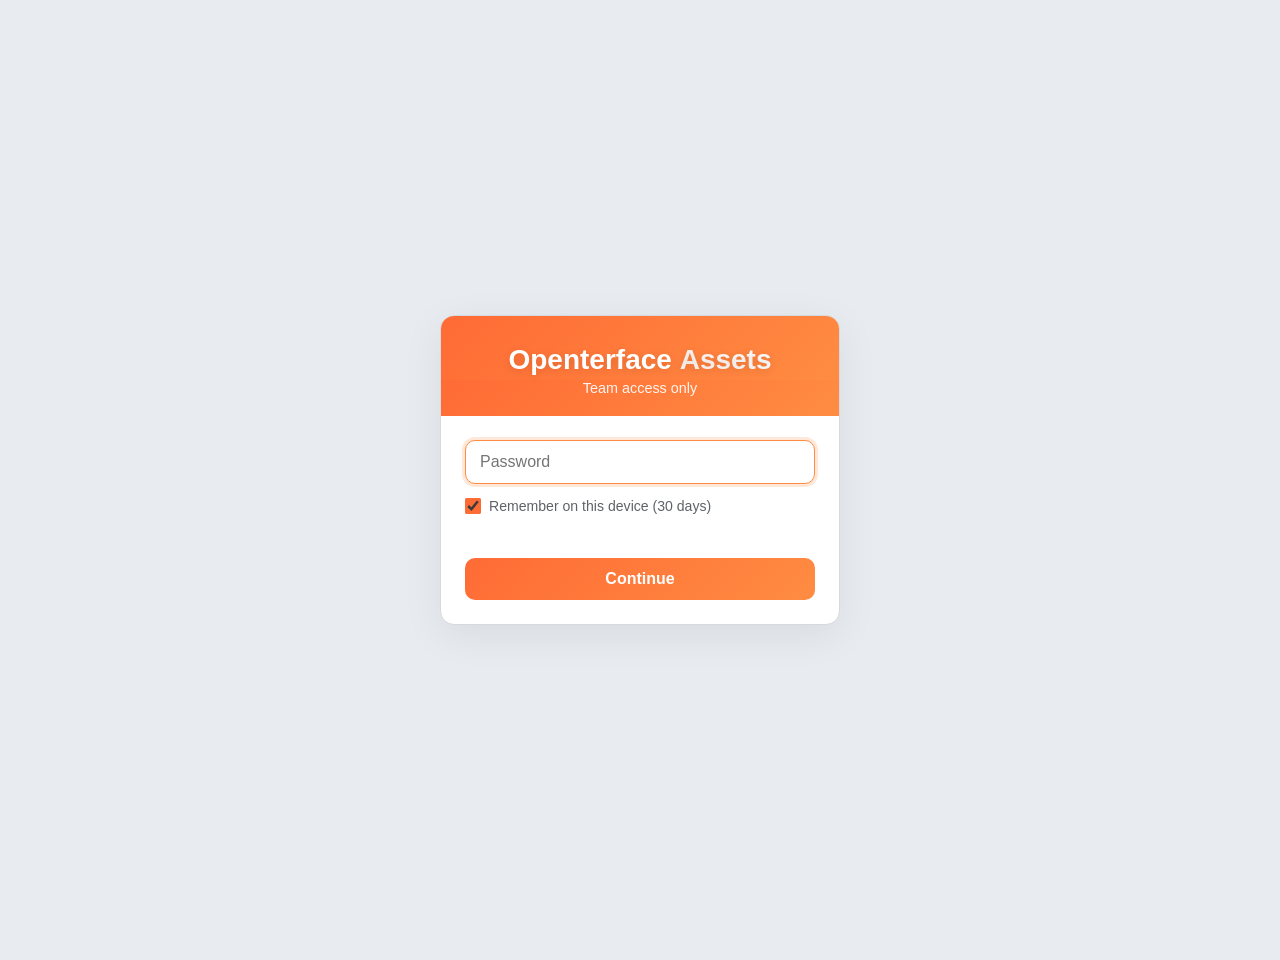
==== commit 8ad0efe3: "deploy: 3d4b59461443d13e31e9d47706187b32091ff577" ====
--- a/index.html
+++ b/index.html
@@ -64,7 +64,16 @@
                             <div class="filters-scroll">
                                 <div id="category-tabs" class="category-tabs" role="tablist" aria-label="Asset categories"></div>
                             </div>
-                            <div id="view-toggle" class="view-toggle" role="group" aria-label="Display density">
+                            <div class="toolbar-actions">
+                            <label class="sort-wrap">
+                                <span class="sr-only">Sort order</span>
+                                <select id="sort-select" class="sort-select" aria-label="Sort order">
+                                    <option value="name">Name A–Z</option>
+                                    <option value="date-desc">Newest first</option>
+                                    <option value="date-asc">Oldest first</option>
+                                </select>
+                            </label>
+                            <div id="view-toggle" class="view-toggle" role="group" aria-label="Gallery layout">
                                 <button type="button" class="view-btn active" data-view="comfortable" aria-pressed="true" title="Comfortable cards">
                                     <svg xmlns="http://www.w3.org/2000/svg" viewBox="0 0 24 24" fill="none" stroke="currentColor" stroke-width="2" aria-hidden="true"><rect x="3" y="3" width="8" height="8" rx="1"/><rect x="13" y="3" width="8" height="8" rx="1"/><rect x="3" y="13" width="8" height="8" rx="1"/><rect x="13" y="13" width="8" height="8" rx="1"/></svg>
                                     <span class="view-btn-label">Comfortable</span>
@@ -73,6 +82,11 @@
                                     <svg xmlns="http://www.w3.org/2000/svg" viewBox="0 0 24 24" fill="none" stroke="currentColor" stroke-width="2" aria-hidden="true"><rect x="2" y="2" width="4" height="4" rx="0.5"/><rect x="8" y="2" width="4" height="4" rx="0.5"/><rect x="14" y="2" width="4" height="4" rx="0.5"/><rect x="20" y="2" width="2" height="4" rx="0.5"/><rect x="2" y="8" width="4" height="4" rx="0.5"/><rect x="8" y="8" width="4" height="4" rx="0.5"/><rect x="14" y="8" width="4" height="4" rx="0.5"/><rect x="20" y="8" width="2" height="4" rx="0.5"/><rect x="2" y="14" width="4" height="4" rx="0.5"/><rect x="8" y="14" width="4" height="4" rx="0.5"/><rect x="14" y="14" width="4" height="4" rx="0.5"/><rect x="20" y="14" width="2" height="4" rx="0.5"/><rect x="2" y="20" width="4" height="2" rx="0.5"/><rect x="8" y="20" width="4" height="2" rx="0.5"/><rect x="14" y="20" width="4" height="2" rx="0.5"/><rect x="20" y="20" width="2" height="2" rx="0.5"/></svg>
                                     <span class="view-btn-label">Compact</span>
                                 </button>
+                                <button type="button" class="view-btn" data-view="masonry" aria-pressed="false" title="Masonry — Pinterest-style columns by image size">
+                                    <svg xmlns="http://www.w3.org/2000/svg" viewBox="0 0 24 24" fill="none" stroke="currentColor" stroke-width="2" aria-hidden="true"><rect x="3" y="3" width="7" height="11" rx="1"/><rect x="14" y="3" width="7" height="7" rx="1"/><rect x="14" y="12" width="7" height="9" rx="1"/><rect x="3" y="16" width="7" height="5" rx="1"/></svg>
+                                    <span class="view-btn-label">Masonry</span>
+                                </button>
+                            </div>
                             </div>
                         </div>
                         <div id="status" class="status" role="status"></div>
@@ -80,6 +94,7 @@
                 </div>
 
                 <div id="grid" class="asset-grid"></div>
+                <div id="masonry-measure" class="masonry-measure" aria-hidden="true" hidden></div>
                 <p id="empty-state" class="empty-state hidden">No assets match your filters.</p>
             </main>
         </div>
--- a/styles.css
+++ b/styles.css
@@ -7,14 +7,15 @@
 :root {
     --orange: #ff6b35;
     --orange-light: #ff8c42;
-    --page-bg: #eef0f4;
-    --surface: #f5f6f8;
-    --border: #dde1e6;
+    --orange-soft: #fff5f0;
+    --page-bg: #e8ebf0;
+    --surface: #f4f5f7;
+    --border: #d5dae1;
     --text-muted: #5f6368;
     --radius: 10px;
-    --shadow-card: 0 1px 4px rgba(0, 0, 0, 0.06);
-    --shadow-hover: 0 6px 20px rgba(255, 107, 53, 0.14);
-    --shadow-panel: 0 8px 32px rgba(0, 0, 0, 0.08);
+    --shadow-card: 0 1px 3px rgba(0, 0, 0, 0.05), 0 1px 2px rgba(0, 0, 0, 0.04);
+    --shadow-hover: 0 8px 24px rgba(255, 107, 53, 0.12);
+    --shadow-panel: 0 10px 40px rgba(0, 0, 0, 0.07);
 }
 
 body {
@@ -171,7 +172,7 @@
 }
 
 .container {
-    max-width: 1280px;
+    max-width: 1360px;
     margin: 0 auto;
     background: #fff;
     border-radius: 14px;
@@ -184,7 +185,7 @@
     position: relative;
     background: linear-gradient(135deg, var(--orange) 0%, var(--orange-light) 100%);
     color: white;
-    padding: 24px 32px 20px;
+    padding: 18px 48px 16px 32px;
     text-align: center;
 }
 
@@ -201,8 +202,9 @@
     color: white;
 }
 
-header h1 {
-    font-size: 1.85rem;
+header h1,
+.app-header h1 {
+    font-size: 1.65rem;
     font-weight: 700;
     letter-spacing: -0.02em;
     text-shadow: 0 2px 8px rgba(0, 0, 0, 0.12);
@@ -247,23 +249,25 @@
 }
 
 .stats-bar {
-    margin-top: 14px;
+    margin-top: 10px;
     display: flex;
     flex-wrap: wrap;
     justify-content: center;
-    gap: 8px;
-    font-size: 0.8em;
+    gap: 6px;
+    font-size: 0.78em;
 }
 
 .stat-chip {
-    background: rgba(255, 255, 255, 0.22);
-    padding: 4px 11px;
-    border-radius: 16px;
+    background: rgba(255, 255, 255, 0.28);
+    padding: 4px 10px;
+    border-radius: 14px;
     font-weight: 500;
-}
-
-.stat-chip.muted {
-    opacity: 0.85;
+    border: 1px solid rgba(255, 255, 255, 0.2);
+}
+
+.stat-chip-muted {
+    background: rgba(0, 0, 0, 0.12);
+    border-color: rgba(255, 255, 255, 0.15);
     font-weight: 400;
 }
 
@@ -275,23 +279,30 @@
     position: sticky;
     top: 0;
     z-index: 50;
-    background: rgba(255, 255, 255, 0.96);
-    backdrop-filter: blur(10px);
+    background: rgba(255, 255, 255, 0.97);
+    backdrop-filter: blur(12px);
     border-bottom: 1px solid var(--border);
-    padding: 16px 24px 12px;
-    box-shadow: 0 4px 12px rgba(0, 0, 0, 0.04);
+    padding: 14px 24px 10px;
+    box-shadow: 0 2px 10px rgba(0, 0, 0, 0.03);
 }
 
 .toolbar {
     display: flex;
     flex-direction: column;
-    gap: 12px;
+    gap: 10px;
 }
 
 .toolbar-row {
     display: flex;
-    align-items: center;
+    align-items: stretch;
     gap: 10px;
+}
+
+.toolbar-actions {
+    display: flex;
+    align-items: stretch;
+    gap: 10px;
+    flex-shrink: 0;
 }
 
 .filters-scroll {
@@ -312,6 +323,31 @@
     pointer-events: none;
 }
 
+.sort-wrap {
+    flex-shrink: 0;
+}
+
+.sort-select {
+    min-height: 32px;
+    padding: 0 28px 0 10px;
+    border: 1px solid var(--border);
+    border-radius: var(--radius);
+    background-color: #fff;
+    font-size: 0.82em;
+    color: #333;
+    cursor: pointer;
+    appearance: none;
+    background-image: url("data:image/svg+xml,%3Csvg xmlns='http://www.w3.org/2000/svg' width='12' height='12' viewBox='0 0 24 24' fill='none' stroke='%235f6368' stroke-width='2'%3E%3Cpath d='M6 9l6 6 6-6'/%3E%3C/svg%3E");
+    background-repeat: no-repeat;
+    background-position: right 8px center;
+}
+
+.sort-select:focus {
+    outline: none;
+    border-color: var(--orange-light);
+    box-shadow: 0 0 0 3px rgba(255, 140, 66, 0.2);
+}
+
 .view-toggle {
     display: flex;
     flex-shrink: 0;
@@ -324,8 +360,10 @@
 .view-btn {
     display: flex;
     align-items: center;
+    justify-content: center;
     gap: 6px;
-    padding: 7px 12px;
+    min-height: 32px;
+    padding: 0 12px;
     border: none;
     background: transparent;
     font-size: 0.8em;
@@ -349,6 +387,13 @@
 .view-btn.active {
     background: linear-gradient(135deg, var(--orange), var(--orange-light));
     color: white;
+    box-shadow: inset 0 1px 0 rgba(255, 255, 255, 0.25);
+}
+
+.view-btn:focus-visible {
+    outline: 2px solid var(--orange-light);
+    outline-offset: 1px;
+    z-index: 1;
 }
 
 .view-btn + .view-btn {
@@ -380,7 +425,7 @@
     border: 1px solid var(--border);
     border-radius: var(--radius);
     font-size: 0.95em;
-    background: var(--surface);
+    background: #fff;
     transition: border-color 0.2s, box-shadow 0.2s, background 0.2s;
 }
 
@@ -433,7 +478,10 @@
 
 .tab-btn {
     flex-shrink: 0;
-    padding: 6px 12px;
+    display: inline-flex;
+    align-items: center;
+    min-height: 32px;
+    padding: 0 12px;
     border: 1px solid var(--border);
     border-radius: 18px;
     background: #fff;
@@ -456,6 +504,7 @@
 }
 
 .tab-btn .count {
+    margin-left: 0.35em;
     opacity: 0.9;
     font-size: 0.9em;
 }
@@ -463,10 +512,11 @@
 .status {
     margin-top: 4px;
     padding-top: 10px;
-    border-top: 1px solid var(--border);
+    border-top: 1px solid #eceef1;
     color: var(--text-muted);
-    font-size: 0.82em;
+    font-size: 0.8em;
     font-weight: 500;
+    letter-spacing: 0.01em;
 }
 
 .status.error {
@@ -496,35 +546,223 @@
 }
 
 .asset-card:hover {
-    transform: translateY(-2px);
+    transform: translateY(-1px);
     box-shadow: var(--shadow-hover);
-    border-color: rgba(255, 140, 66, 0.4);
+    border-color: rgba(255, 140, 66, 0.35);
+}
+
+.asset-card:focus-within {
+    border-color: rgba(255, 140, 66, 0.45);
+    box-shadow: var(--shadow-hover);
 }
 
 .asset-card.hidden {
     display: none;
 }
 
+.card-media {
+    position: relative;
+}
+
 .asset-card-image .thumb-wrap {
     display: block;
+    position: relative;
     width: 100%;
-    aspect-ratio: 16 / 10;
+    /* 16:9 matches most phone screenshots; contain shows full frame inside */
+    aspect-ratio: 16 / 9;
     border: none;
     padding: 0;
     cursor: pointer;
-    background: #eef0f2;
+    background: #e8eaed;
     overflow: hidden;
 }
 
 .asset-card-image .thumb {
     width: 100%;
     height: 100%;
-    object-fit: cover;
-    transition: transform 0.25s;
-}
-
-.asset-card-image:hover .thumb {
-    transform: scale(1.03);
+    object-fit: contain;
+    object-position: center;
+    transition: opacity 0.2s;
+}
+
+.asset-card-image .thumb.thumb--loading {
+    opacity: 0;
+}
+
+.asset-card-image .thumb-wrap:has(.thumb--loading) {
+    background: linear-gradient(110deg, #e8eaed 8%, #f4f5f7 18%, #e8eaed 33%);
+    background-size: 200% 100%;
+    animation: thumb-shimmer 1.2s ease-in-out infinite;
+}
+
+@keyframes thumb-shimmer {
+    to {
+        background-position: -200% 0;
+    }
+}
+
+.asset-card-image .thumb.thumb--error {
+    opacity: 0;
+}
+
+.thumb-wrap:has(.thumb--error)::before {
+    content: '🖼';
+    position: absolute;
+    inset: 0;
+    display: flex;
+    align-items: center;
+    justify-content: center;
+    font-size: 1.5rem;
+    background: #e8eaed;
+    pointer-events: none;
+}
+
+.asset-card-image:hover .thumb:not(.thumb--error) {
+    opacity: 0.92;
+}
+
+/* Image + file cards: overlay actions on media; show on hover (comfortable + compact) */
+.asset-card-image .card-actions--inline,
+.asset-card-file .card-actions--inline {
+    display: none;
+}
+
+.asset-card-image .card-actions.card-actions--overlay,
+.asset-card-file .card-actions.card-actions--overlay {
+    display: flex;
+    position: absolute;
+    left: 0;
+    right: 0;
+    bottom: 0;
+    margin: 0;
+    padding: 28px 10px 12px;
+    gap: 8px;
+    justify-content: center;
+    align-items: flex-end;
+    background: linear-gradient(to top, rgba(15, 20, 30, 0.72) 0%, rgba(15, 20, 30, 0.28) 50%, transparent 100%);
+    opacity: 0;
+    pointer-events: none;
+    transition: opacity 0.18s ease;
+    z-index: 2;
+}
+
+.asset-card-image .card-actions--overlay .icon-btn,
+.asset-card-file .card-actions--overlay .icon-btn {
+    background: rgba(255, 255, 255, 0.94);
+    color: #3c4043;
+    box-shadow: 0 1px 4px rgba(0, 0, 0, 0.18);
+}
+
+.asset-card-image .card-actions--overlay .icon-btn:hover,
+.asset-card-file .card-actions--overlay .icon-btn:hover {
+    background: #fff;
+    color: var(--orange);
+    transform: scale(1.05);
+}
+
+.asset-card-image .card-actions--overlay .icon-btn.copied,
+.asset-card-file .card-actions--overlay .icon-btn.copied {
+    background: #34a853;
+    color: #fff;
+}
+
+.asset-card-image .card-media:hover .card-actions--overlay,
+.asset-card-image .card-media:focus-within .card-actions--overlay,
+.asset-card-file .card-media:hover .card-actions--overlay,
+.asset-card-file .card-media:focus-within .card-actions--overlay {
+    opacity: 1;
+    pointer-events: auto;
+}
+
+/* Data file preview panel */
+.card-media--file .file-preview {
+    width: 100%;
+    aspect-ratio: 16 / 10;
+    display: flex;
+    flex-direction: column;
+    align-items: center;
+    justify-content: center;
+    gap: 8px;
+    background: linear-gradient(145deg, #f1f3f4, #e8eaed);
+    transition: filter 0.2s;
+}
+
+.asset-card-file:hover .file-preview {
+    filter: brightness(0.97);
+}
+
+.file-preview-ext {
+    font-size: 0.8em;
+    font-weight: 700;
+    letter-spacing: 0.1em;
+    color: #5f6368;
+}
+
+.file-preview-icon {
+    font-size: 1.85rem;
+    line-height: 1;
+    opacity: 0.88;
+}
+
+.file-preview[data-ext=".json"] {
+    background: linear-gradient(145deg, #e8f4fc, #c6dafc);
+}
+
+.file-preview[data-ext=".json"] .file-preview-ext {
+    color: #1a73e8;
+}
+
+.file-preview[data-ext=".csv"] {
+    background: linear-gradient(145deg, #e6f4ea, #c8e6c9);
+}
+
+.file-preview[data-ext=".csv"] .file-preview-ext {
+    color: #137333;
+}
+
+.file-preview[data-ext=".apk"] {
+    background: linear-gradient(145deg, #f3e8fd, #e1bee7);
+}
+
+.file-preview[data-ext=".apk"] .file-preview-ext {
+    color: #7b1fa2;
+}
+
+.file-preview[data-ext=".txt"],
+.file-preview[data-ext=".xml"] {
+    background: linear-gradient(145deg, #fafafa, #eeeeee);
+}
+
+.file-preview[data-cat="css"] {
+    background: linear-gradient(145deg, #f3e8fd, #e1bee7);
+}
+
+.file-preview[data-cat="css"] .file-preview-ext {
+    color: #7b1fa2;
+}
+
+.file-preview[data-cat="js"] {
+    background: linear-gradient(145deg, #fef7e0, #ffe082);
+}
+
+.file-preview[data-cat="js"] .file-preview-ext {
+    color: #e37400;
+}
+
+.file-preview[data-cat="md"] {
+    background: linear-gradient(145deg, #e6f4ea, #c8e6c9);
+}
+
+.file-preview[data-cat="md"] .file-preview-ext {
+    color: #137333;
+}
+
+.file-preview[data-cat="other"] {
+    background: linear-gradient(145deg, #f1f3f4, #e8eaed);
+}
+
+.file-preview[data-cat="other"] .file-preview-ext {
+    color: #5f6368;
 }
 
 .card-media-row {
@@ -573,8 +811,16 @@
     word-break: break-word;
 }
 
+.asset-grid:not(.view-compact):not(.view-masonry) .card-name {
+    display: -webkit-box;
+    -webkit-line-clamp: 2;
+    -webkit-box-orient: vertical;
+    overflow: hidden;
+}
+
 .category-badge {
     flex-shrink: 0;
+    align-self: center;
     font-size: 0.68em;
     font-weight: 600;
     text-transform: uppercase;
@@ -597,16 +843,17 @@
 
 .card-path {
     display: block;
-    padding: 7px 10px;
-    background: var(--surface);
-    border: 1px solid var(--border);
+    padding: 5px 9px;
+    background: #f8f9fa;
+    border: 1px solid #e8eaed;
     border-radius: 6px;
     font-family: ui-monospace, 'SF Mono', Monaco, monospace;
-    font-size: 0.72em;
-    color: #3c4043;
-    white-space: nowrap;
+    font-size: 0.7em;
+    color: #5f6368;
+    line-height: 1.35;
     overflow: hidden;
     text-overflow: ellipsis;
+    white-space: nowrap;
 }
 
 .alt-chip {
@@ -614,19 +861,26 @@
 }
 
 .alt-chip a {
-    color: #1a73e8;
+    display: inline-block;
+    padding: 2px 8px;
+    border-radius: 4px;
+    background: #e8f0fe;
+    color: #1967d2;
     text-decoration: none;
+    font-weight: 500;
 }
 
 .alt-chip a:hover {
-    text-decoration: underline;
+    background: #d2e3fc;
+    text-decoration: none;
 }
 
 .card-actions {
     display: flex;
     align-items: center;
     gap: 6px;
-    margin-top: 2px;
+    margin-top: auto;
+    padding-top: 4px;
 }
 
 .icon-btn {
@@ -714,8 +968,10 @@
 }
 
 .lightbox img {
-    max-width: min(95vw, 1100px);
-    max-height: 72vh;
+    max-width: min(95vw, 1200px);
+    max-height: min(85vh, 900px);
+    width: auto;
+    height: auto;
     object-fit: contain;
     border-radius: 6px;
     box-shadow: 0 16px 48px rgba(0, 0, 0, 0.5);
@@ -789,25 +1045,6 @@
     background: #34a853;
 }
 
-@media (max-width: 600px) {
-    header {
-        padding: 22px 18px 18px;
-    }
-
-    .toolbar-sticky {
-        padding: 12px 16px 10px;
-    }
-
-    .asset-grid {
-        grid-template-columns: 1fr;
-        padding: 16px;
-    }
-
-    .asset-grid.view-compact {
-        grid-template-columns: repeat(auto-fill, minmax(130px, 1fr));
-    }
-}
-
 @media (min-width: 900px) {
     .asset-grid {
         grid-template-columns: repeat(auto-fill, minmax(280px, 1fr));
@@ -816,64 +1053,76 @@
 
 /* Compact view — denser grid, smaller cards */
 .asset-grid.view-compact {
-    grid-template-columns: repeat(auto-fill, minmax(132px, 1fr));
-    gap: 8px;
+    grid-template-columns: repeat(auto-fill, minmax(148px, 1fr));
+    gap: 10px;
     padding: 14px 20px 8px;
 }
 
-@media (min-width: 768px) {
+@media (min-width: 900px) {
     .asset-grid.view-compact {
-        grid-template-columns: repeat(auto-fill, minmax(140px, 1fr));
-    }
-}
-
-@media (min-width: 1100px) {
+        grid-template-columns: repeat(auto-fill, minmax(156px, 1fr));
+    }
+}
+
+@media (min-width: 1280px) {
     .asset-grid.view-compact {
-        grid-template-columns: repeat(auto-fill, minmax(128px, 1fr));
+        grid-template-columns: repeat(auto-fill, minmax(152px, 1fr));
     }
 }
 
 .asset-grid.view-compact .asset-card {
     border-radius: 8px;
-}
-
-.asset-grid.view-compact .asset-card:hover {
-    transform: none;
+    min-height: 0;
+}
+
+.asset-grid.view-compact .asset-card-image,
+.asset-grid.view-compact .asset-card-file {
+    display: flex;
+    flex-direction: column;
+}
+
+.asset-grid.view-compact .asset-card:hover,
+.asset-grid.view-compact .asset-card:focus-within {
+    border-color: rgba(255, 140, 66, 0.55);
+    box-shadow: 0 2px 12px rgba(255, 107, 53, 0.15);
 }
 
 .asset-grid.view-compact .asset-card-image .thumb-wrap {
     aspect-ratio: 1 / 1;
 }
 
-.asset-grid.view-compact .asset-card-file .card-media-row {
-    padding: 8px 8px 0;
-}
-
-.asset-grid.view-compact .asset-card-file .file-icon {
-    width: 100%;
-    height: 48px;
-    min-width: unset;
-    font-size: 1.4rem;
-    border-radius: 6px;
+.asset-grid.view-compact .asset-card-file .file-preview {
+    aspect-ratio: 1 / 1;
+    gap: 4px;
+}
+
+.asset-grid.view-compact .asset-card-file .file-preview-ext {
+    font-size: 0.68em;
+}
+
+.asset-grid.view-compact .asset-card-file .file-preview-icon {
+    font-size: 1.5rem;
 }
 
 .asset-grid.view-compact .card-body {
-    padding: 8px;
-    gap: 6px;
+    padding: 6px 8px 8px;
+    gap: 4px;
+    flex: 1;
+    min-height: 3.2em;
+}
+
+.asset-grid.view-compact .card-header-row {
+    gap: 0;
 }
 
 .asset-grid.view-compact .card-name {
-    font-size: 0.78em;
-    line-height: 1.25;
+    font-size: 0.75em;
+    line-height: 1.2;
     display: -webkit-box;
     -webkit-line-clamp: 2;
     -webkit-box-orient: vertical;
     overflow: hidden;
-}
-
-.asset-grid.view-compact .category-badge {
-    font-size: 0.6em;
-    padding: 2px 5px;
+    width: 100%;
 }
 
 .asset-grid.view-compact .card-meta,
@@ -883,49 +1132,150 @@
     display: none;
 }
 
-.asset-grid.view-compact .card-header-row {
-    gap: 0;
-}
-
-.asset-grid.view-compact .card-name {
+/* Compact: smaller overlay buttons on image + file media */
+.asset-grid.view-compact .asset-card-image .card-actions--overlay,
+.asset-grid.view-compact .asset-card-file .card-actions--overlay {
+    padding: 20px 4px 6px;
+    gap: 4px;
+}
+
+.asset-grid.view-compact .asset-card-image .card-actions--overlay .icon-btn,
+.asset-grid.view-compact .asset-card-file .card-actions--overlay .icon-btn {
+    width: 26px;
+    height: 26px;
+    padding: 4px;
+    border-radius: 5px;
+    box-shadow: 0 1px 4px rgba(0, 0, 0, 0.2);
+}
+
+.asset-grid.view-compact .card-actions--overlay .icon-btn svg {
+    width: 12px;
+    height: 12px;
+}
+
+/* Masonry — JS shortest-column layout; intrinsic image heights */
+.asset-grid.view-masonry {
+    display: block;
+    position: relative;
+    padding: 20px 20px 12px;
+}
+
+.asset-grid.view-masonry .asset-card {
+    margin: 0;
+    border-radius: 12px;
+}
+
+.asset-grid.view-masonry .asset-card:hover {
+    transform: translateY(-2px);
+    z-index: 2;
+    box-shadow: var(--shadow-hover);
+}
+
+.asset-grid.view-masonry .asset-card-image .thumb-wrap {
+    aspect-ratio: auto;
+    min-height: 80px;
+}
+
+.asset-grid.view-masonry .asset-card-image .thumb {
+    display: block;
+    width: 100%;
+    height: auto;
+    max-height: min(55vh, 520px);
+    object-fit: contain;
+}
+
+.asset-grid.view-masonry .asset-card-file .file-preview {
+    aspect-ratio: 4 / 3;
+    min-height: 100px;
+}
+
+.asset-grid.view-masonry .card-body {
+    padding: 8px 10px 10px;
+}
+
+.asset-grid.view-masonry .card-name {
+    font-size: 0.8125rem;
     -webkit-line-clamp: 2;
 }
 
-.asset-grid.view-compact .card-actions {
-    gap: 3px;
-    margin-top: 0;
-    opacity: 0;
-    transition: opacity 0.15s;
-}
-
-.asset-grid.view-compact .asset-card:hover .card-actions,
-.asset-grid.view-compact .asset-card:focus-within .card-actions {
-    opacity: 1;
-}
-
-.asset-grid.view-compact .icon-btn {
-    width: 28px;
-    height: 28px;
-    padding: 5px;
-    border-radius: 6px;
-}
-
-.asset-grid.view-compact .icon-btn svg {
-    width: 13px;
-    height: 13px;
-}
-
-@media (max-width: 600px) {
+.asset-grid.view-masonry .card-meta,
+.asset-grid.view-masonry .card-path {
+    font-size: 0.6875rem;
+}
+
+.asset-grid.view-masonry .card-path {
+    -webkit-line-clamp: 1;
+}
+
+.masonry-measure {
+    position: absolute;
+    left: -9999px;
+    top: 0;
+    visibility: hidden;
+    pointer-events: none;
+    width: 260px;
+}
+
+@media (max-width: 960px) {
+    .toolbar-row {
+        flex-wrap: wrap;
+    }
+
+    .filters-scroll {
+        flex: 1 1 100%;
+        width: 100%;
+    }
+
+    .toolbar-actions {
+        flex: 1 1 100%;
+        width: 100%;
+    }
+
+    .sort-wrap {
+        flex: 1;
+        min-width: 0;
+    }
+
+    .sort-select {
+        width: 100%;
+    }
+
+    .view-toggle {
+        flex: 1;
+        min-width: 0;
+    }
+}
+
+@media (max-width: 720px) {
     .view-btn-label {
         display: none;
     }
 
     .view-btn {
-        padding: 8px 10px;
-    }
-
-    .toolbar-row {
-        flex-wrap: wrap;
+        padding: 0 10px;
+    }
+}
+
+@media (max-width: 600px) {
+    header {
+        padding: 22px 18px 18px;
+    }
+
+    .toolbar-sticky {
+        padding: 12px 16px 10px;
+    }
+
+    .asset-grid {
+        grid-template-columns: 1fr;
+        padding: 16px;
+    }
+
+    .asset-grid.view-compact {
+        grid-template-columns: repeat(auto-fill, minmax(130px, 1fr));
+    }
+
+    .toolbar-actions {
+        flex-direction: column;
     }
 
     .view-toggle {
